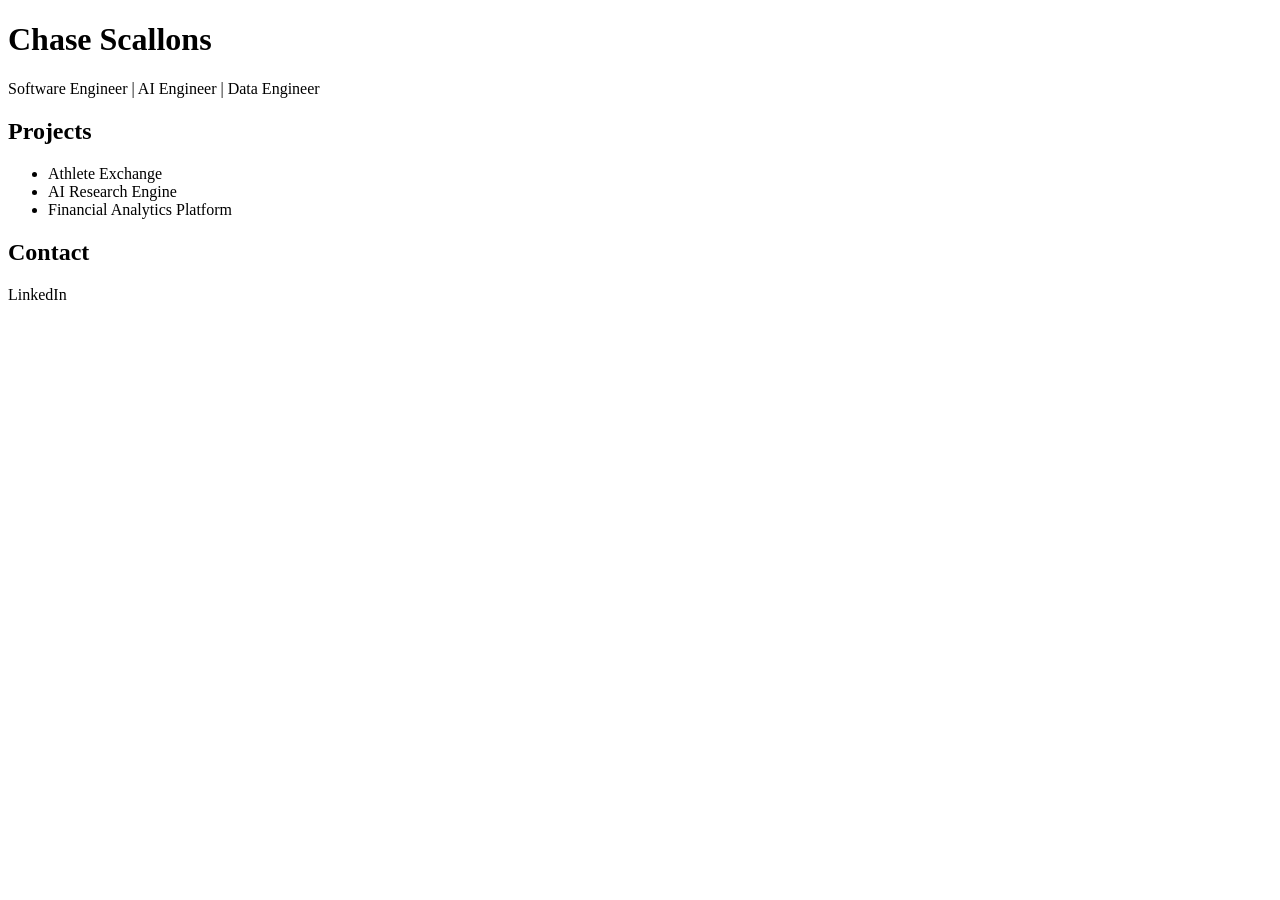
==== index.html @ 3702d964 "Committing index.html" ====
<!DOCTYPE html>
<html>
<head>
    <title>Chase Scallons</title>
</head>
<body>
    <h1>Chase Scallons</h1>
    <p>Software Engineer | AI Engineer | Data Engineer</p>

    <h2>Projects</h2>
    <ul>
        <li>Athlete Exchange</li>
        <li>AI Research Engine</li>
        <li>Financial Analytics Platform</li>
    </ul>

    <h2>Contact</h2>
    <p>LinkedIn</p>
</body>
</html>
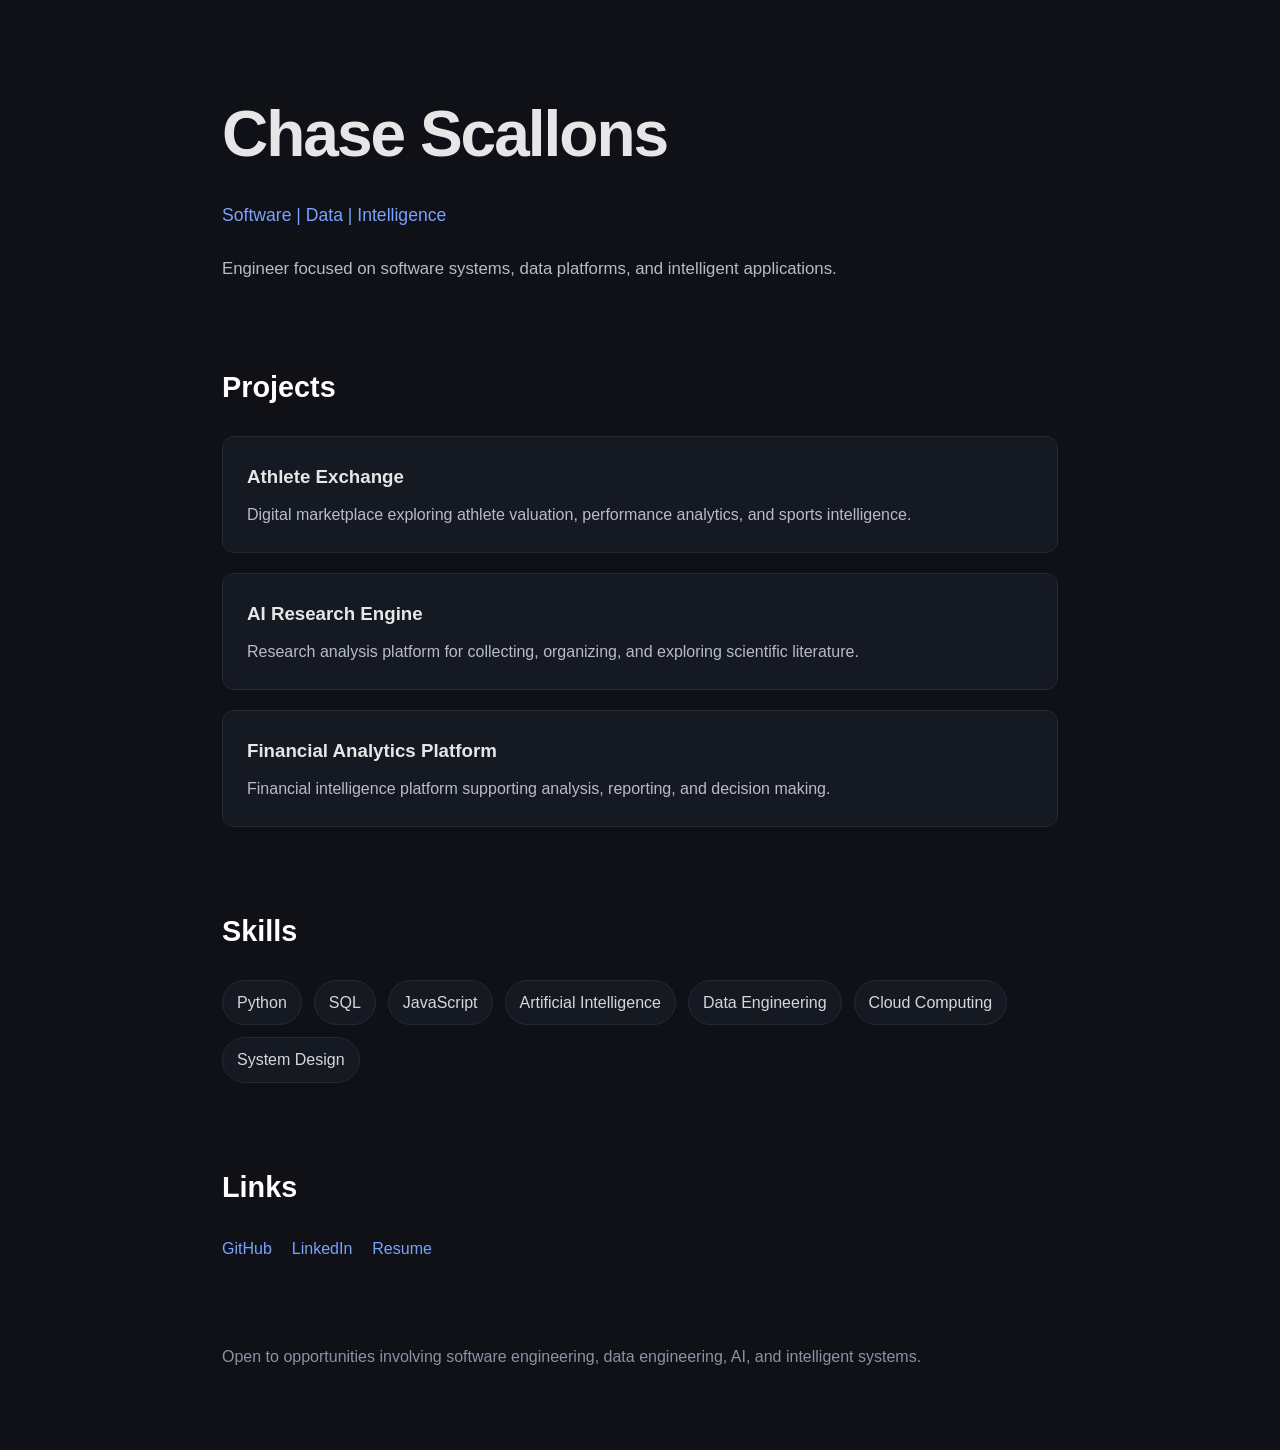
==== commit 5107b10f: "Style Updates" ====
--- a/index.html
+++ b/index.html
@@ -1,20 +1,202 @@
 <!DOCTYPE html>
-<html>
+<html lang="en">
 <head>
+    <meta charset="UTF-8">
+    <meta name="viewport" content="width=device-width, initial-scale=1.0">
     <title>Chase Scallons</title>
+
+    <style>
+
+        * {
+            margin: 0;
+            padding: 0;
+            box-sizing: border-box;
+        }
+
+        body {
+            background-color: #0f1117;
+            color: #e6e6e6;
+            font-family: Inter, Arial, sans-serif;
+            line-height: 1.7;
+        }
+
+        .container {
+            max-width: 900px;
+            margin: auto;
+            padding: 80px 32px;
+        }
+
+        h1 {
+            font-size: 4rem;
+            font-weight: 700;
+            letter-spacing: -2px;
+        }
+
+        .headline {
+            color: #7aa2ff;
+            font-size: 1.1rem;
+            margin-top: 12px;
+            margin-bottom: 24px;
+            font-weight: 500;
+        }
+
+        .intro {
+            color: #b8bcc8;
+            max-width: 700px;
+            font-size: 1.05rem;
+        }
+
+        section {
+            margin-top: 80px;
+        }
+
+        h2 {
+            margin-bottom: 24px;
+            font-size: 1.8rem;
+            color: white;
+        }
+
+        .project {
+            padding: 24px;
+            margin-bottom: 20px;
+            border: 1px solid #242938;
+            border-radius: 12px;
+            background: #151922;
+        }
+
+        .project h3 {
+            margin-bottom: 8px;
+        }
+
+        .project p {
+            color: #b8bcc8;
+        }
+
+        .skills {
+            display: flex;
+            flex-wrap: wrap;
+            gap: 12px;
+        }
+
+        .skill {
+            padding: 8px 14px;
+            background: #151922;
+            border: 1px solid #242938;
+            border-radius: 999px;
+            color: #d4d7de;
+        }
+
+        .links {
+            display: flex;
+            gap: 20px;
+            flex-wrap: wrap;
+        }
+
+        a {
+            color: #7aa2ff;
+            text-decoration: none;
+        }
+
+        a:hover {
+            text-decoration: underline;
+        }
+
+        footer {
+            margin-top: 80px;
+            color: #8c92a4;
+        }
+
+    </style>
 </head>
 <body>
-    <h1>Chase Scallons</h1>
-    <p>Software Engineer | AI Engineer | Data Engineer</p>
-
-    <h2>Projects</h2>
-    <ul>
-        <li>Athlete Exchange</li>
-        <li>AI Research Engine</li>
-        <li>Financial Analytics Platform</li>
-    </ul>
-
-    <h2>Contact</h2>
-    <p>LinkedIn</p>
+
+<div class="container">
+
+    <header>
+
+        <h1>Chase Scallons</h1>
+
+        <p class="headline">
+            Software | Data | Intelligence
+        </p>
+
+        <p class="intro">
+            Engineer focused on software systems,
+            data platforms, and intelligent applications.
+        </p>
+
+    </header>
+
+    <section>
+
+        <h2>Projects</h2>
+
+        <div class="project">
+            <h3>Athlete Exchange</h3>
+            <p>
+                Digital marketplace exploring athlete valuation,
+                performance analytics, and sports intelligence.
+            </p>
+        </div>
+
+        <div class="project">
+            <h3>AI Research Engine</h3>
+            <p>
+                Research analysis platform for collecting,
+                organizing, and exploring scientific literature.
+            </p>
+        </div>
+
+        <div class="project">
+            <h3>Financial Analytics Platform</h3>
+            <p>
+                Financial intelligence platform supporting
+                analysis, reporting, and decision making.
+            </p>
+        </div>
+
+    </section>
+
+    <section>
+
+        <h2>Skills</h2>
+
+        <div class="skills">
+
+            <span class="skill">Python</span>
+            <span class="skill">SQL</span>
+            <span class="skill">JavaScript</span>
+            <span class="skill">Artificial Intelligence</span>
+            <span class="skill">Data Engineering</span>
+            <span class="skill">Cloud Computing</span>
+            <span class="skill">System Design</span>
+
+        </div>
+
+    </section>
+
+    <section>
+
+        <h2>Links</h2>
+
+        <div class="links">
+
+            <a href="#">GitHub</a>
+            <a href="#">LinkedIn</a>
+            <a href="#">Resume</a>
+
+        </div>
+
+    </section>
+
+    <footer>
+
+        Open to opportunities involving software engineering,
+        data engineering, AI, and intelligent systems.
+
+    </footer>
+
+</div>
+
 </body>
 </html>
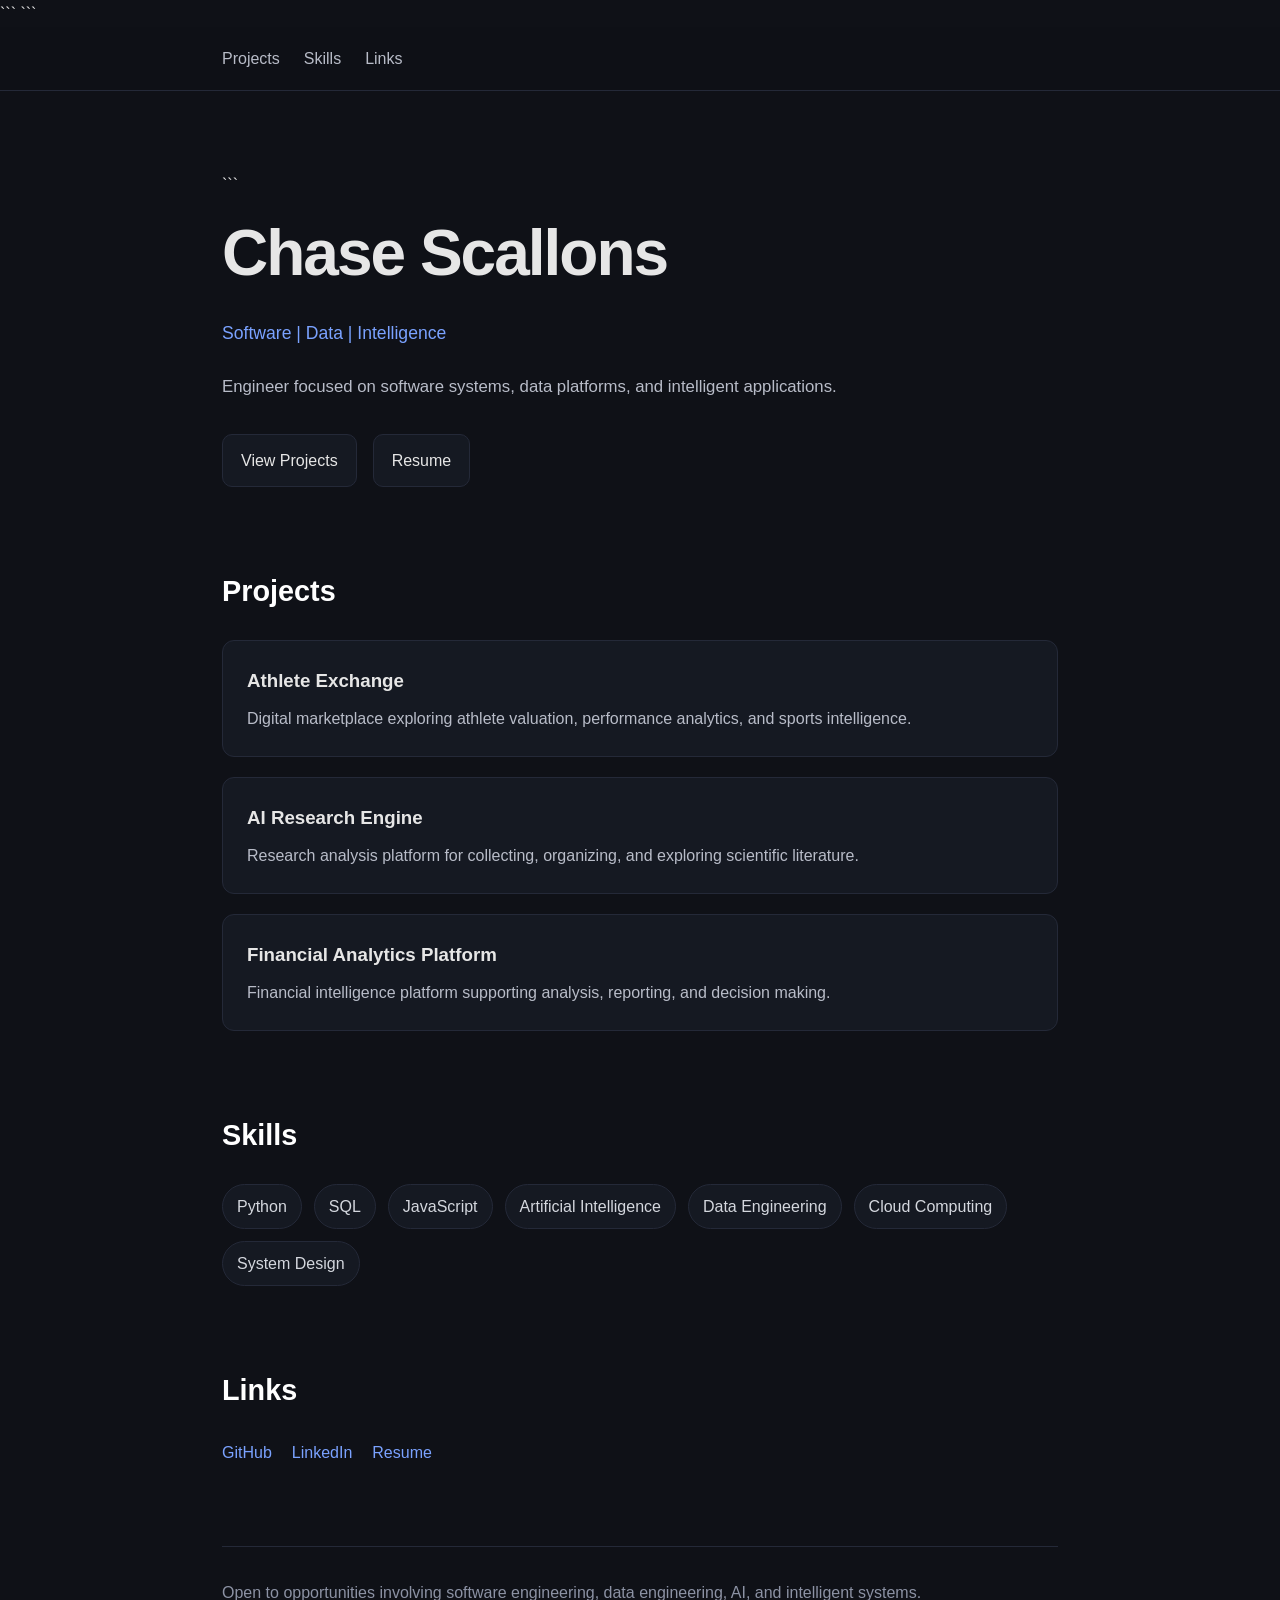
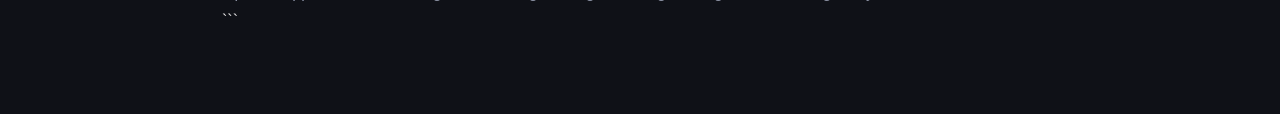
==== commit b4df2c03: "Testing Pages" ====
--- a/index.html
+++ b/index.html
@@ -1,202 +1,305 @@
 <!DOCTYPE html>
+
 <html lang="en">
 <head>
     <meta charset="UTF-8">
     <meta name="viewport" content="width=device-width, initial-scale=1.0">
     <title>Chase Scallons</title>
 
-    <style>
-
-        * {
-            margin: 0;
-            padding: 0;
-            box-sizing: border-box;
+```
+<style>
+
+    * {
+        margin: 0;
+        padding: 0;
+        box-sizing: border-box;
+    }
+
+    html {
+        scroll-behavior: smooth;
+    }
+
+    body {
+        background-color: #0f1117;
+        color: #e6e6e6;
+        font-family: Inter, Arial, sans-serif;
+        line-height: 1.7;
+    }
+
+    .container {
+        max-width: 900px;
+        margin: auto;
+        padding: 80px 32px;
+    }
+
+    nav {
+        position: sticky;
+        top: 0;
+        background-color: rgba(15,17,23,0.95);
+        backdrop-filter: blur(10px);
+        border-bottom: 1px solid #242938;
+        z-index: 100;
+    }
+
+    .nav-container {
+        max-width: 900px;
+        margin: auto;
+        padding: 18px 32px;
+        display: flex;
+        gap: 24px;
+    }
+
+    .nav-container a {
+        color: #b8bcc8;
+        text-decoration: none;
+        transition: color 0.2s ease;
+    }
+
+    .nav-container a:hover {
+        color: #7aa2ff;
+        text-decoration: none;
+    }
+
+    h1 {
+        font-size: 4rem;
+        font-weight: 700;
+        letter-spacing: -2px;
+    }
+
+    .headline {
+        color: #7aa2ff;
+        font-size: 1.1rem;
+        margin-top: 12px;
+        margin-bottom: 24px;
+        font-weight: 500;
+    }
+
+    .intro {
+        color: #b8bcc8;
+        max-width: 700px;
+        font-size: 1.05rem;
+    }
+
+    .hero-actions {
+        display: flex;
+        gap: 16px;
+        flex-wrap: wrap;
+        margin-top: 32px;
+    }
+
+    .button {
+        display: inline-block;
+        padding: 12px 18px;
+        border-radius: 10px;
+        border: 1px solid #242938;
+        background: #151922;
+        color: #e6e6e6;
+        text-decoration: none;
+        transition: all 0.2s ease;
+    }
+
+    .button:hover {
+        border-color: #7aa2ff;
+        color: #7aa2ff;
+        text-decoration: none;
+    }
+
+    section {
+        margin-top: 80px;
+    }
+
+    h2 {
+        margin-bottom: 24px;
+        font-size: 1.8rem;
+        color: white;
+    }
+
+    .project {
+        padding: 24px;
+        margin-bottom: 20px;
+        border: 1px solid #242938;
+        border-radius: 12px;
+        background: #151922;
+    }
+
+    .project h3 {
+        margin-bottom: 8px;
+    }
+
+    .project p {
+        color: #b8bcc8;
+    }
+
+    .skills {
+        display: flex;
+        flex-wrap: wrap;
+        gap: 12px;
+    }
+
+    .skill {
+        padding: 8px 14px;
+        background: #151922;
+        border: 1px solid #242938;
+        border-radius: 999px;
+        color: #d4d7de;
+    }
+
+    .links {
+        display: flex;
+        gap: 20px;
+        flex-wrap: wrap;
+    }
+
+    a {
+        color: #7aa2ff;
+        text-decoration: none;
+    }
+
+    a:hover {
+        text-decoration: underline;
+    }
+
+    footer {
+        margin-top: 80px;
+        color: #8c92a4;
+        border-top: 1px solid #242938;
+        padding-top: 32px;
+    }
+
+    @media (max-width: 768px) {
+
+        h1 {
+            font-size: 2.8rem;
         }
 
-        body {
-            background-color: #0f1117;
-            color: #e6e6e6;
-            font-family: Inter, Arial, sans-serif;
-            line-height: 1.7;
+        .container {
+            padding: 48px 24px;
         }
 
-        .container {
-            max-width: 900px;
-            margin: auto;
-            padding: 80px 32px;
-        }
-
-        h1 {
-            font-size: 4rem;
-            font-weight: 700;
-            letter-spacing: -2px;
-        }
-
-        .headline {
-            color: #7aa2ff;
-            font-size: 1.1rem;
-            margin-top: 12px;
-            margin-bottom: 24px;
-            font-weight: 500;
-        }
-
-        .intro {
-            color: #b8bcc8;
-            max-width: 700px;
-            font-size: 1.05rem;
-        }
-
-        section {
-            margin-top: 80px;
-        }
-
-        h2 {
-            margin-bottom: 24px;
-            font-size: 1.8rem;
-            color: white;
-        }
-
-        .project {
-            padding: 24px;
-            margin-bottom: 20px;
-            border: 1px solid #242938;
-            border-radius: 12px;
-            background: #151922;
-        }
-
-        .project h3 {
-            margin-bottom: 8px;
-        }
-
-        .project p {
-            color: #b8bcc8;
-        }
-
-        .skills {
-            display: flex;
-            flex-wrap: wrap;
-            gap: 12px;
-        }
-
-        .skill {
-            padding: 8px 14px;
-            background: #151922;
-            border: 1px solid #242938;
-            border-radius: 999px;
-            color: #d4d7de;
-        }
-
-        .links {
-            display: flex;
-            gap: 20px;
+        .nav-container {
             flex-wrap: wrap;
         }
 
-        a {
-            color: #7aa2ff;
-            text-decoration: none;
-        }
-
-        a:hover {
-            text-decoration: underline;
-        }
-
-        footer {
-            margin-top: 80px;
-            color: #8c92a4;
-        }
-
-    </style>
+    }
+
+</style>
+```
+
 </head>
 <body>
 
+<nav>
+    <div class="nav-container">
+        <a href="#projects">Projects</a>
+        <a href="#skills">Skills</a>
+        <a href="#links">Links</a>
+    </div>
+</nav>
+
 <div class="container">
 
-    <header>
-
-        <h1>Chase Scallons</h1>
-
-        <p class="headline">
-            Software | Data | Intelligence
+```
+<header>
+
+    <h1>Chase Scallons</h1>
+
+    <p class="headline">
+        Software | Data | Intelligence
+    </p>
+
+    <p class="intro">
+        Engineer focused on software systems,
+        data platforms, and intelligent applications.
+    </p>
+
+    <div class="hero-actions">
+        <a href="#projects" class="button">View Projects</a>
+        <a href="assets/documents/chase_scallons_resume.pdf" class="button">
+            Resume
+        </a>
+    </div>
+
+</header>
+
+<section id="projects">
+
+    <h2>Projects</h2>
+
+    <div class="project">
+        <h3>Athlete Exchange</h3>
+        <p>
+            Digital marketplace exploring athlete valuation,
+            performance analytics, and sports intelligence.
         </p>
-
-        <p class="intro">
-            Engineer focused on software systems,
-            data platforms, and intelligent applications.
+    </div>
+
+    <div class="project">
+        <h3>AI Research Engine</h3>
+        <p>
+            Research analysis platform for collecting,
+            organizing, and exploring scientific literature.
         </p>
-
-    </header>
-
-    <section>
-
-        <h2>Projects</h2>
-
-        <div class="project">
-            <h3>Athlete Exchange</h3>
-            <p>
-                Digital marketplace exploring athlete valuation,
-                performance analytics, and sports intelligence.
-            </p>
-        </div>
-
-        <div class="project">
-            <h3>AI Research Engine</h3>
-            <p>
-                Research analysis platform for collecting,
-                organizing, and exploring scientific literature.
-            </p>
-        </div>
-
-        <div class="project">
-            <h3>Financial Analytics Platform</h3>
-            <p>
-                Financial intelligence platform supporting
-                analysis, reporting, and decision making.
-            </p>
-        </div>
-
-    </section>
-
-    <section>
-
-        <h2>Skills</h2>
-
-        <div class="skills">
-
-            <span class="skill">Python</span>
-            <span class="skill">SQL</span>
-            <span class="skill">JavaScript</span>
-            <span class="skill">Artificial Intelligence</span>
-            <span class="skill">Data Engineering</span>
-            <span class="skill">Cloud Computing</span>
-            <span class="skill">System Design</span>
-
-        </div>
-
-    </section>
-
-    <section>
-
-        <h2>Links</h2>
-
-        <div class="links">
-
-            <a href="#">GitHub</a>
-            <a href="#">LinkedIn</a>
-            <a href="#">Resume</a>
-
-        </div>
-
-    </section>
-
-    <footer>
-
-        Open to opportunities involving software engineering,
-        data engineering, AI, and intelligent systems.
-
-    </footer>
+    </div>
+
+    <div class="project">
+        <h3>Financial Analytics Platform</h3>
+        <p>
+            Financial intelligence platform supporting
+            analysis, reporting, and decision making.
+        </p>
+    </div>
+
+</section>
+
+<section id="skills">
+
+    <h2>Skills</h2>
+
+    <div class="skills">
+
+        <span class="skill">Python</span>
+        <span class="skill">SQL</span>
+        <span class="skill">JavaScript</span>
+        <span class="skill">Artificial Intelligence</span>
+        <span class="skill">Data Engineering</span>
+        <span class="skill">Cloud Computing</span>
+        <span class="skill">System Design</span>
+
+    </div>
+
+</section>
+
+<section id="links">
+
+    <h2>Links</h2>
+
+    <div class="links">
+
+        <a href="https://github.com/chaseScallons" target="_blank">
+            GitHub
+        </a>
+
+        <a href="https://www.linkedin.com/in/chasecscallons" target="_blank">
+            LinkedIn
+        </a>
+
+        <a href="assets/documents/chase_scallons_resume.pdf">
+            Resume
+        </a>
+
+    </div>
+
+</section>
+
+<footer>
+
+    Open to opportunities involving software engineering,
+    data engineering, AI, and intelligent systems.
+
+</footer>
+```
 
 </div>
 
 </body>
-</html>+</html>
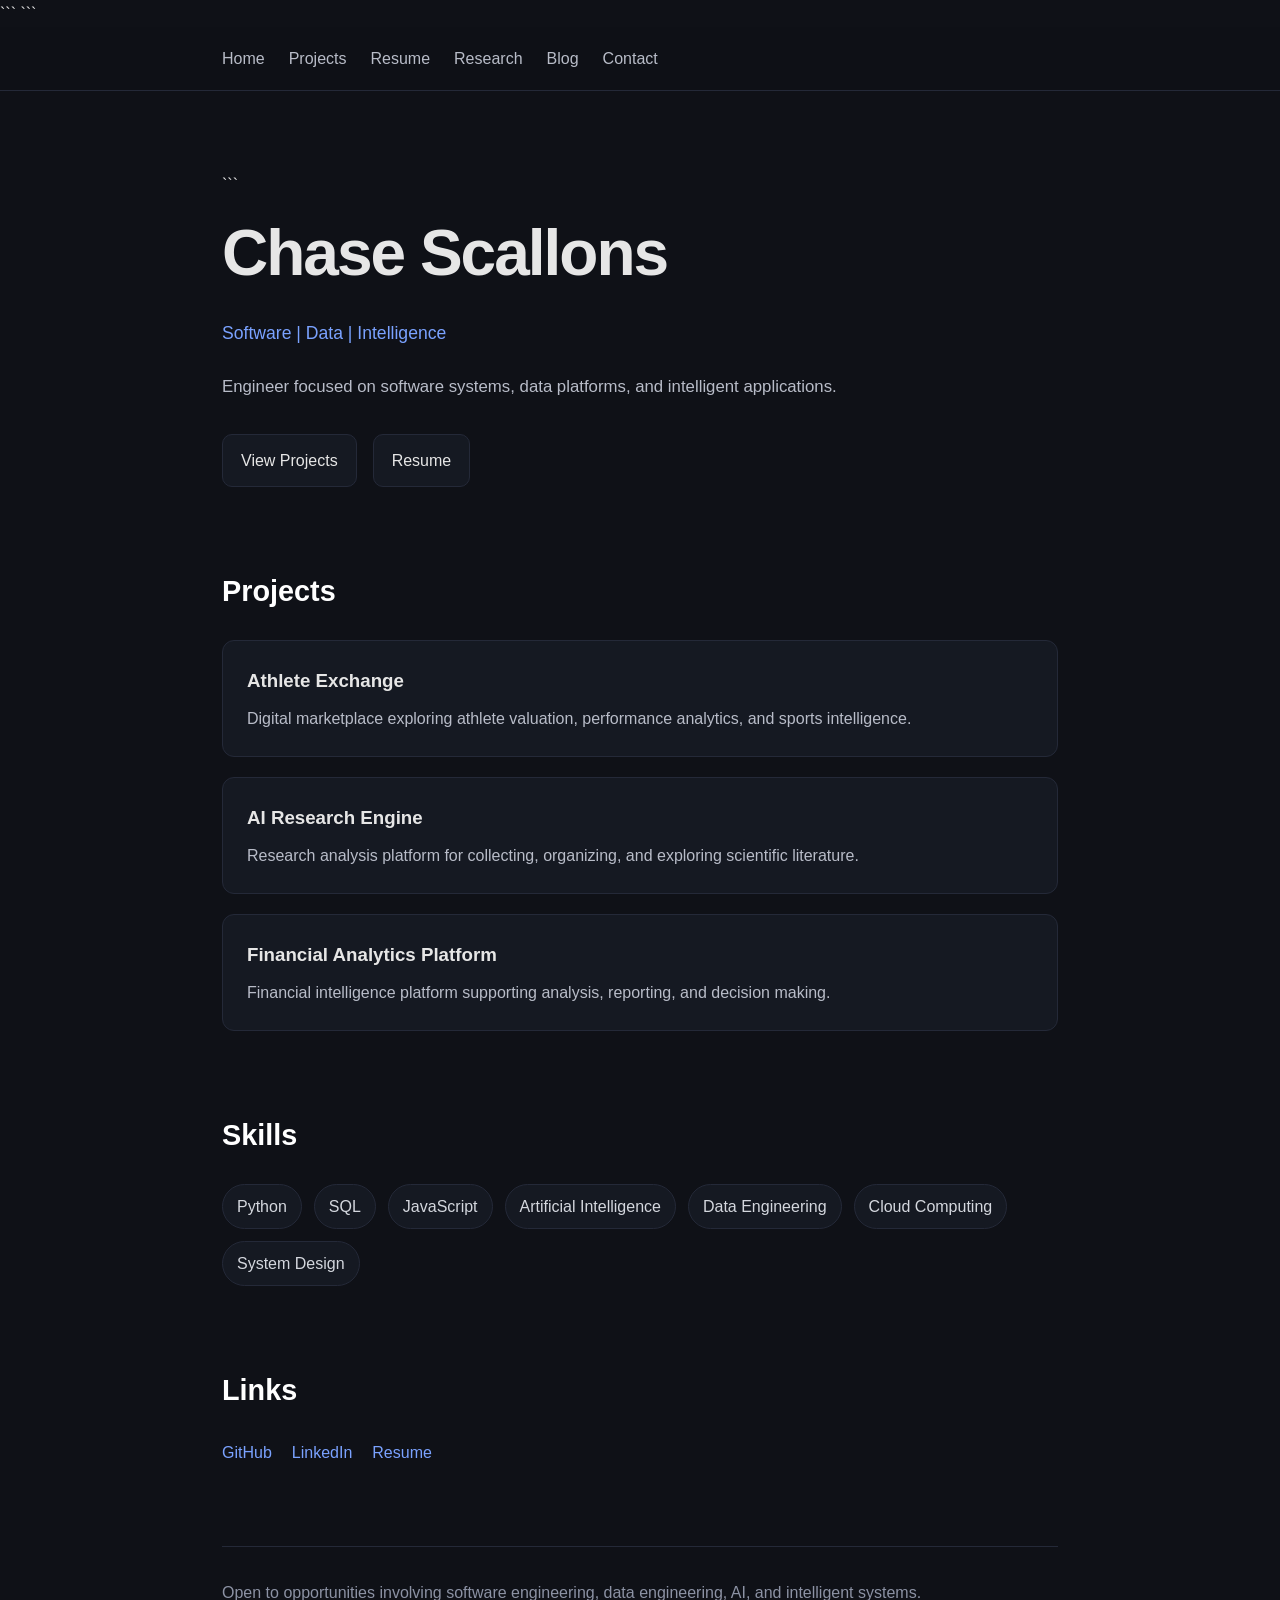
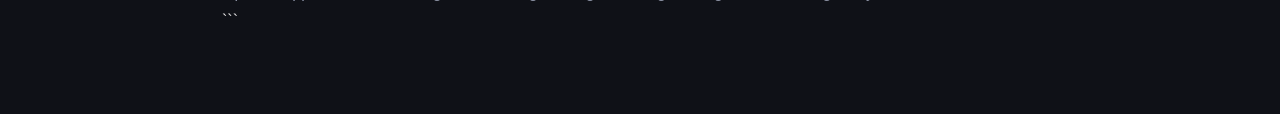
==== commit 841547e2: "Nav Commit" ====
--- a/index.html
+++ b/index.html
@@ -190,9 +190,12 @@
 
 <nav>
     <div class="nav-container">
-        <a href="#projects">Projects</a>
-        <a href="#skills">Skills</a>
-        <a href="#links">Links</a>
+        <a href="index.html">Home</a>
+        <a href="projects.html">Projects</a>
+        <a href="resume.html">Resume</a>
+        <a href="research.html">Research</a>
+        <a href="blog.html">Blog</a>
+        <a href="contact.html">Contact</a>
     </div>
 </nav>
 
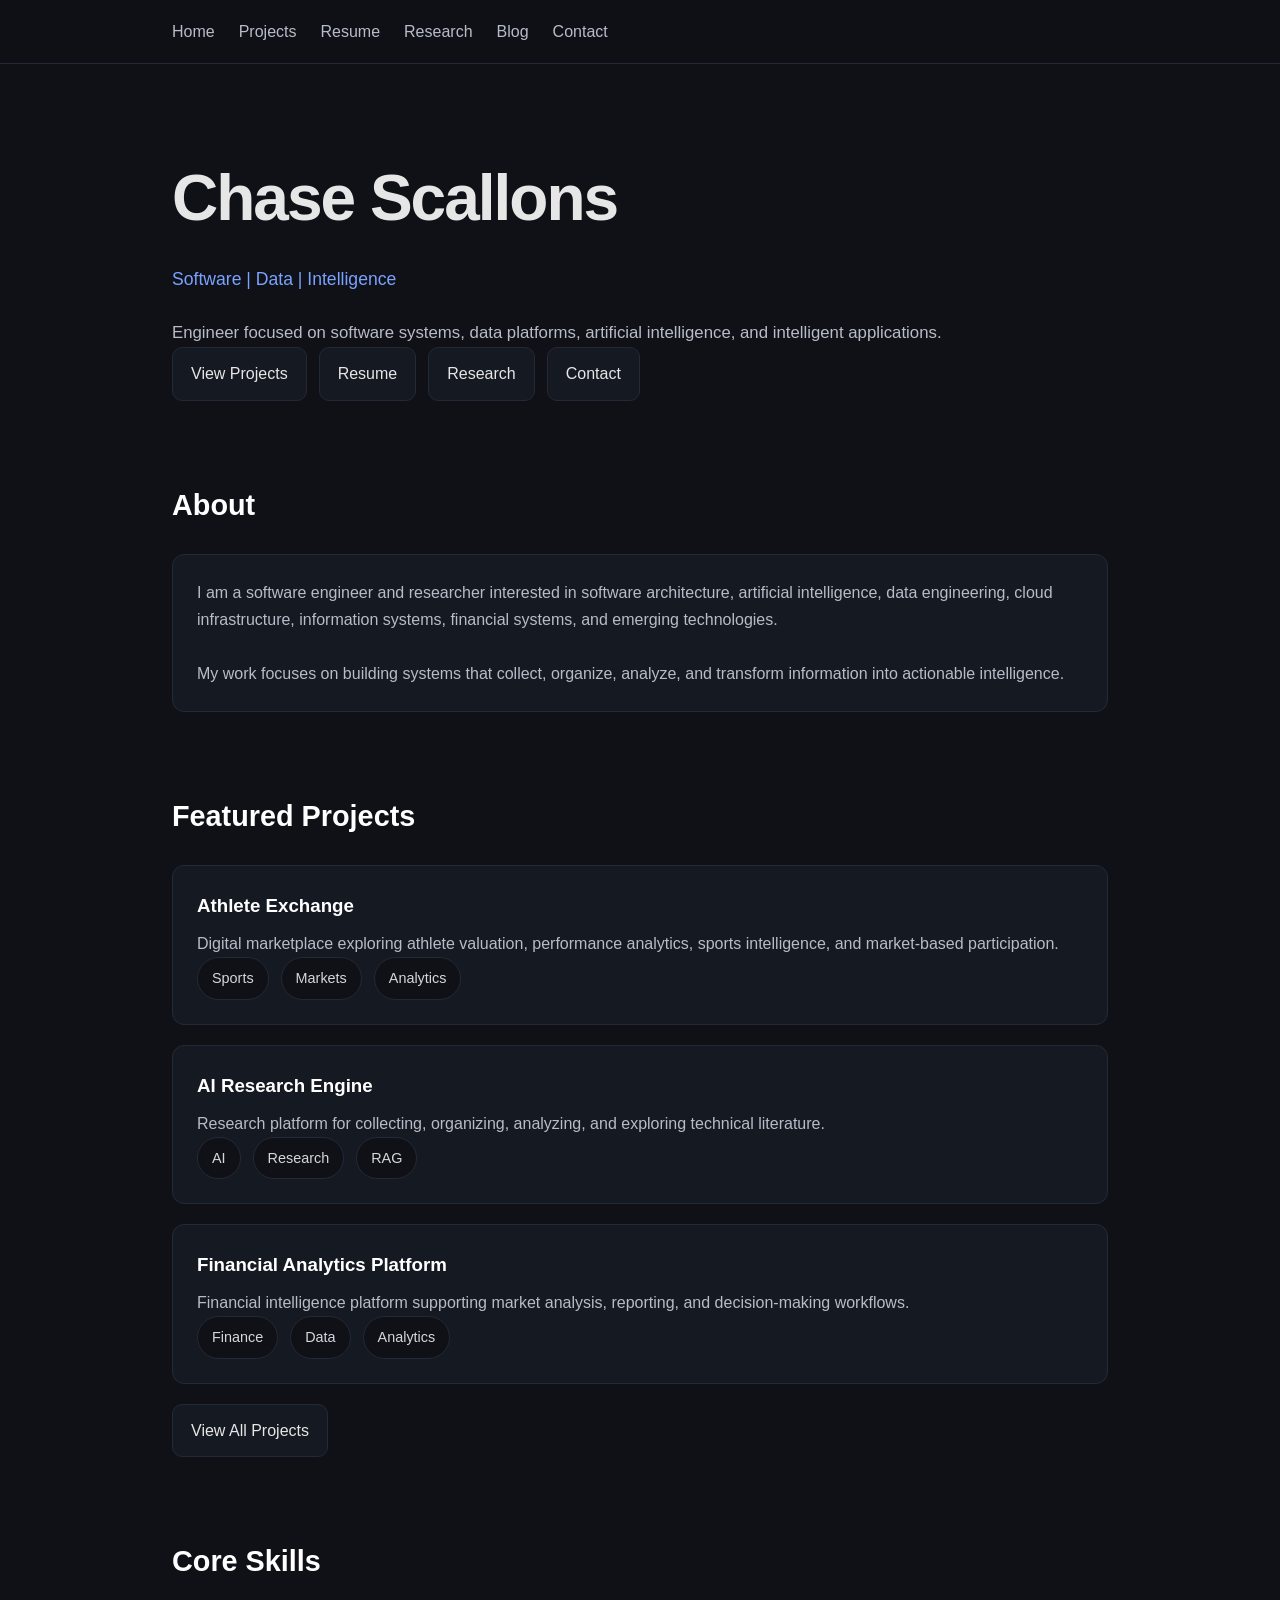
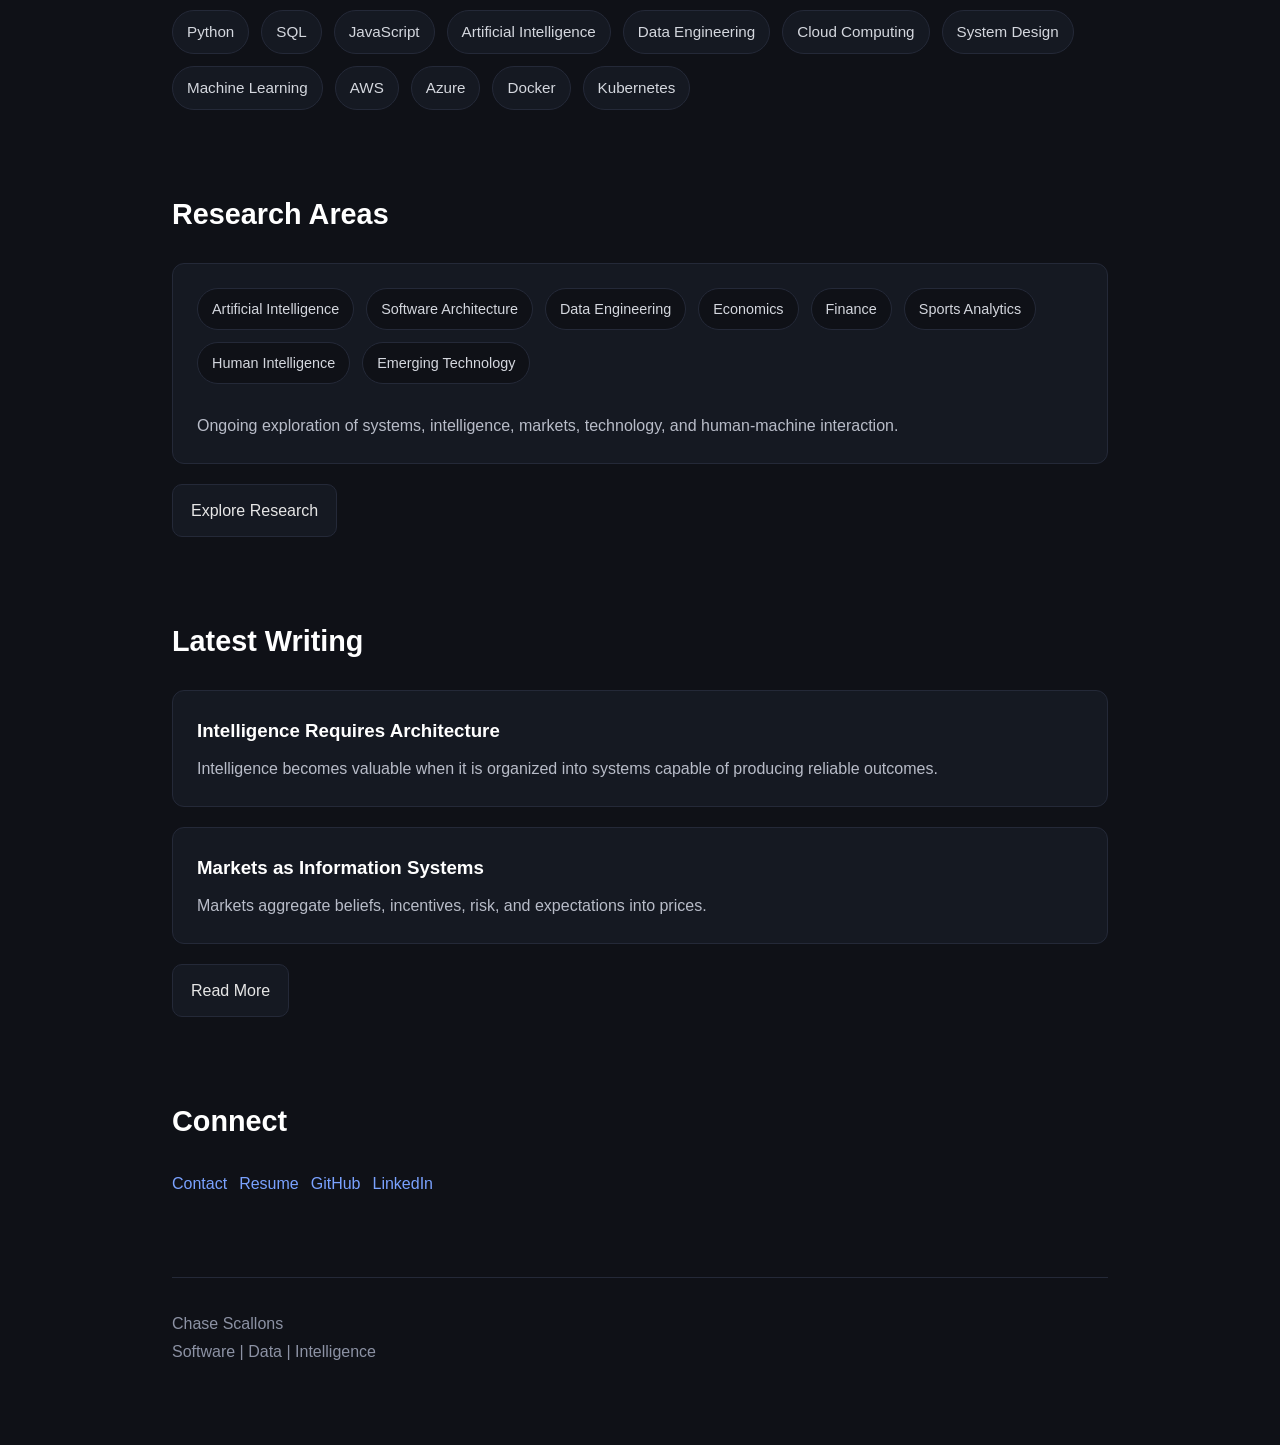
==== commit 09c21681: "Commit rebuild" ====
--- a/index.html
+++ b/index.html
@@ -1,308 +1,305 @@
 <!DOCTYPE html>
-
 <html lang="en">
 <head>
     <meta charset="UTF-8">
     <meta name="viewport" content="width=device-width, initial-scale=1.0">
     <title>Chase Scallons</title>
 
-```
-<style>
-
-    * {
-        margin: 0;
-        padding: 0;
-        box-sizing: border-box;
-    }
-
-    html {
-        scroll-behavior: smooth;
-    }
-
-    body {
-        background-color: #0f1117;
-        color: #e6e6e6;
-        font-family: Inter, Arial, sans-serif;
-        line-height: 1.7;
-    }
-
-    .container {
-        max-width: 900px;
-        margin: auto;
-        padding: 80px 32px;
-    }
-
-    nav {
-        position: sticky;
-        top: 0;
-        background-color: rgba(15,17,23,0.95);
-        backdrop-filter: blur(10px);
-        border-bottom: 1px solid #242938;
-        z-index: 100;
-    }
-
-    .nav-container {
-        max-width: 900px;
-        margin: auto;
-        padding: 18px 32px;
-        display: flex;
-        gap: 24px;
-    }
-
-    .nav-container a {
-        color: #b8bcc8;
-        text-decoration: none;
-        transition: color 0.2s ease;
-    }
-
-    .nav-container a:hover {
-        color: #7aa2ff;
-        text-decoration: none;
-    }
-
-    h1 {
-        font-size: 4rem;
-        font-weight: 700;
-        letter-spacing: -2px;
-    }
-
-    .headline {
-        color: #7aa2ff;
-        font-size: 1.1rem;
-        margin-top: 12px;
-        margin-bottom: 24px;
-        font-weight: 500;
-    }
-
-    .intro {
-        color: #b8bcc8;
-        max-width: 700px;
-        font-size: 1.05rem;
-    }
-
-    .hero-actions {
-        display: flex;
-        gap: 16px;
-        flex-wrap: wrap;
-        margin-top: 32px;
-    }
-
-    .button {
-        display: inline-block;
-        padding: 12px 18px;
-        border-radius: 10px;
-        border: 1px solid #242938;
-        background: #151922;
-        color: #e6e6e6;
-        text-decoration: none;
-        transition: all 0.2s ease;
-    }
-
-    .button:hover {
-        border-color: #7aa2ff;
-        color: #7aa2ff;
-        text-decoration: none;
-    }
-
-    section {
-        margin-top: 80px;
-    }
-
-    h2 {
-        margin-bottom: 24px;
-        font-size: 1.8rem;
-        color: white;
-    }
-
-    .project {
-        padding: 24px;
-        margin-bottom: 20px;
-        border: 1px solid #242938;
-        border-radius: 12px;
-        background: #151922;
-    }
-
-    .project h3 {
-        margin-bottom: 8px;
-    }
-
-    .project p {
-        color: #b8bcc8;
-    }
-
-    .skills {
-        display: flex;
-        flex-wrap: wrap;
-        gap: 12px;
-    }
-
-    .skill {
-        padding: 8px 14px;
-        background: #151922;
-        border: 1px solid #242938;
-        border-radius: 999px;
-        color: #d4d7de;
-    }
-
-    .links {
-        display: flex;
-        gap: 20px;
-        flex-wrap: wrap;
-    }
-
-    a {
-        color: #7aa2ff;
-        text-decoration: none;
-    }
-
-    a:hover {
-        text-decoration: underline;
-    }
-
-    footer {
-        margin-top: 80px;
-        color: #8c92a4;
-        border-top: 1px solid #242938;
-        padding-top: 32px;
-    }
-
-    @media (max-width: 768px) {
-
-        h1 {
-            font-size: 2.8rem;
-        }
-
-        .container {
-            padding: 48px 24px;
-        }
-
-        .nav-container {
-            flex-wrap: wrap;
-        }
-
-    }
-
-</style>
-```
-
+    <meta name="description" content="Software Engineer focused on software systems, data platforms, artificial intelligence, and intelligent applications.">
+
+    <link rel="stylesheet" href="assets/css/style.css">
 </head>
 <body>
 
 <nav>
     <div class="nav-container">
+
         <a href="index.html">Home</a>
         <a href="projects.html">Projects</a>
         <a href="resume.html">Resume</a>
         <a href="research.html">Research</a>
         <a href="blog.html">Blog</a>
         <a href="contact.html">Contact</a>
+
     </div>
 </nav>
 
 <div class="container">
 
-```
-<header>
-
-    <h1>Chase Scallons</h1>
-
-    <p class="headline">
-        Software | Data | Intelligence
-    </p>
-
-    <p class="intro">
-        Engineer focused on software systems,
-        data platforms, and intelligent applications.
-    </p>
-
-    <div class="hero-actions">
-        <a href="#projects" class="button">View Projects</a>
-        <a href="assets/documents/chase_scallons_resume.pdf" class="button">
-            Resume
-        </a>
-    </div>
-
-</header>
-
-<section id="projects">
-
-    <h2>Projects</h2>
-
-    <div class="project">
-        <h3>Athlete Exchange</h3>
+    <header>
+
+        <h1>Chase Scallons</h1>
+
+        <p class="headline">
+            Software | Data | Intelligence
+        </p>
+
+        <p class="intro">
+            Engineer focused on software systems,
+            data platforms, artificial intelligence,
+            and intelligent applications.
+        </p>
+
+        <div class="hero-actions">
+
+            <a href="projects.html" class="button">
+                View Projects
+            </a>
+
+            <a href="resume.html" class="button">
+                Resume
+            </a>
+
+            <a href="research.html" class="button">
+                Research
+            </a>
+
+            <a href="contact.html" class="button">
+                Contact
+            </a>
+
+        </div>
+
+    </header>
+
+    <section>
+
+        <h2>About</h2>
+
+        <div class="card">
+
+            <p>
+                I am a software engineer and researcher interested in
+                software architecture, artificial intelligence,
+                data engineering, cloud infrastructure,
+                information systems, financial systems,
+                and emerging technologies.
+            </p>
+
+            <br>
+
+            <p>
+                My work focuses on building systems that collect,
+                organize, analyze, and transform information into
+                actionable intelligence.
+            </p>
+
+        </div>
+
+    </section>
+
+    <section>
+
+        <h2>Featured Projects</h2>
+
+        <div class="project">
+
+            <h3>Athlete Exchange</h3>
+
+            <p>
+                Digital marketplace exploring athlete valuation,
+                performance analytics,
+                sports intelligence,
+                and market-based participation.
+            </p>
+
+            <div class="tags">
+                <span class="tag">Sports</span>
+                <span class="tag">Markets</span>
+                <span class="tag">Analytics</span>
+            </div>
+
+        </div>
+
+        <div class="project">
+
+            <h3>AI Research Engine</h3>
+
+            <p>
+                Research platform for collecting,
+                organizing,
+                analyzing,
+                and exploring technical literature.
+            </p>
+
+            <div class="tags">
+                <span class="tag">AI</span>
+                <span class="tag">Research</span>
+                <span class="tag">RAG</span>
+            </div>
+
+        </div>
+
+        <div class="project">
+
+            <h3>Financial Analytics Platform</h3>
+
+            <p>
+                Financial intelligence platform supporting
+                market analysis,
+                reporting,
+                and decision-making workflows.
+            </p>
+
+            <div class="tags">
+                <span class="tag">Finance</span>
+                <span class="tag">Data</span>
+                <span class="tag">Analytics</span>
+            </div>
+
+        </div>
+
+        <div class="hero-actions">
+
+            <a href="projects.html" class="button">
+                View All Projects
+            </a>
+
+        </div>
+
+    </section>
+
+    <section>
+
+        <h2>Core Skills</h2>
+
+        <div class="skills">
+
+            <span class="skill">Python</span>
+            <span class="skill">SQL</span>
+            <span class="skill">JavaScript</span>
+            <span class="skill">Artificial Intelligence</span>
+            <span class="skill">Data Engineering</span>
+            <span class="skill">Cloud Computing</span>
+            <span class="skill">System Design</span>
+            <span class="skill">Machine Learning</span>
+            <span class="skill">AWS</span>
+            <span class="skill">Azure</span>
+            <span class="skill">Docker</span>
+            <span class="skill">Kubernetes</span>
+
+        </div>
+
+    </section>
+
+    <section>
+
+        <h2>Research Areas</h2>
+
+        <div class="card">
+
+            <div class="tags">
+
+                <span class="tag">Artificial Intelligence</span>
+                <span class="tag">Software Architecture</span>
+                <span class="tag">Data Engineering</span>
+                <span class="tag">Economics</span>
+                <span class="tag">Finance</span>
+                <span class="tag">Sports Analytics</span>
+                <span class="tag">Human Intelligence</span>
+                <span class="tag">Emerging Technology</span>
+
+            </div>
+
+            <br>
+
+            <p>
+                Ongoing exploration of systems,
+                intelligence,
+                markets,
+                technology,
+                and human-machine interaction.
+            </p>
+
+        </div>
+
+        <div class="hero-actions">
+
+            <a href="research.html" class="button">
+                Explore Research
+            </a>
+
+        </div>
+
+    </section>
+
+    <section>
+
+        <h2>Latest Writing</h2>
+
+        <div class="post">
+
+            <h3>Intelligence Requires Architecture</h3>
+
+            <p>
+                Intelligence becomes valuable when it is organized
+                into systems capable of producing reliable outcomes.
+            </p>
+
+        </div>
+
+        <div class="post">
+
+            <h3>Markets as Information Systems</h3>
+
+            <p>
+                Markets aggregate beliefs,
+                incentives,
+                risk,
+                and expectations into prices.
+            </p>
+
+        </div>
+
+        <div class="hero-actions">
+
+            <a href="blog.html" class="button">
+                Read More
+            </a>
+
+        </div>
+
+    </section>
+
+    <section>
+
+        <h2>Connect</h2>
+
+        <div class="links">
+
+            <a href="contact.html">
+                Contact
+            </a>
+
+            <a href="resume.html">
+                Resume
+            </a>
+
+            <a href="https://github.com/chaseScallons" target="_blank">
+                GitHub
+            </a>
+
+            <a href="https://www.linkedin.com/in/chasecscallons" target="_blank">
+                LinkedIn
+            </a>
+
+        </div>
+
+    </section>
+
+    <footer>
+
         <p>
-            Digital marketplace exploring athlete valuation,
-            performance analytics, and sports intelligence.
+            Chase Scallons
         </p>
-    </div>
-
-    <div class="project">
-        <h3>AI Research Engine</h3>
+
         <p>
-            Research analysis platform for collecting,
-            organizing, and exploring scientific literature.
+            Software | Data | Intelligence
         </p>
-    </div>
-
-    <div class="project">
-        <h3>Financial Analytics Platform</h3>
-        <p>
-            Financial intelligence platform supporting
-            analysis, reporting, and decision making.
-        </p>
-    </div>
-
-</section>
-
-<section id="skills">
-
-    <h2>Skills</h2>
-
-    <div class="skills">
-
-        <span class="skill">Python</span>
-        <span class="skill">SQL</span>
-        <span class="skill">JavaScript</span>
-        <span class="skill">Artificial Intelligence</span>
-        <span class="skill">Data Engineering</span>
-        <span class="skill">Cloud Computing</span>
-        <span class="skill">System Design</span>
-
-    </div>
-
-</section>
-
-<section id="links">
-
-    <h2>Links</h2>
-
-    <div class="links">
-
-        <a href="https://github.com/chaseScallons" target="_blank">
-            GitHub
-        </a>
-
-        <a href="https://www.linkedin.com/in/chasecscallons" target="_blank">
-            LinkedIn
-        </a>
-
-        <a href="assets/documents/chase_scallons_resume.pdf">
-            Resume
-        </a>
-
-    </div>
-
-</section>
-
-<footer>
-
-    Open to opportunities involving software engineering,
-    data engineering, AI, and intelligent systems.
-
-</footer>
-```
+
+    </footer>
 
 </div>
 
 </body>
-</html>
+</html>
--- a/assets/css/style.css
+++ b/assets/css/style.css
@@ -0,0 +1,213 @@
+* {
+    margin: 0;
+    padding: 0;
+    box-sizing: border-box;
+}
+
+html {
+    scroll-behavior: smooth;
+}
+
+body {
+    background-color: #0f1117;
+    color: #e6e6e6;
+    font-family: Inter, Arial, sans-serif;
+    line-height: 1.7;
+}
+
+nav {
+    position: sticky;
+    top: 0;
+    background-color: rgba(15, 17, 23, 0.95);
+    backdrop-filter: blur(10px);
+    border-bottom: 1px solid #242938;
+    z-index: 100;
+}
+
+.nav-container {
+    max-width: 1000px;
+    margin: auto;
+    padding: 18px 32px;
+    display: flex;
+    gap: 24px;
+    flex-wrap: wrap;
+}
+
+.nav-container a {
+    color: #b8bcc8;
+    text-decoration: none;
+    transition: color 0.2s ease;
+}
+
+.nav-container a:hover {
+    color: #7aa2ff;
+    text-decoration: none;
+}
+
+.container {
+    max-width: 1000px;
+    margin: auto;
+    padding: 80px 32px;
+}
+
+h1 {
+    font-size: 4rem;
+    font-weight: 700;
+    letter-spacing: -2px;
+}
+
+h2 {
+    font-size: 1.8rem;
+    margin-bottom: 24px;
+    color: white;
+}
+
+h3 {
+    margin-bottom: 8px;
+    color: white;
+}
+
+.headline {
+    color: #7aa2ff;
+    font-size: 1.1rem;
+    margin-top: 12px;
+    margin-bottom: 24px;
+    font-weight: 500;
+}
+
+.intro {
+    color: #b8bcc8;
+    max-width: 800px;
+    font-size: 1.05rem;
+}
+
+section {
+    margin-top: 80px;
+}
+
+.card,
+.project,
+.post,
+.research-card {
+    background: #151922;
+    border: 1px solid #242938;
+    border-radius: 12px;
+    padding: 24px;
+    margin-bottom: 20px;
+}
+
+.card p,
+.project p,
+.post p,
+.research-card p {
+    color: #b8bcc8;
+}
+
+.meta,
+.status,
+.date {
+    color: #8c92a4;
+    font-size: 0.95rem;
+    margin-top: 12px;
+}
+
+.skills,
+.tags,
+.links,
+.hero-actions,
+.resume-actions {
+    display: flex;
+    flex-wrap: wrap;
+    gap: 12px;
+}
+
+.skill,
+.tag {
+    padding: 8px 14px;
+    background: #151922;
+    border: 1px solid #242938;
+    border-radius: 999px;
+    color: #d4d7de;
+    font-size: 0.95rem;
+}
+
+.tag {
+    background: #0f1117;
+    font-size: 0.9rem;
+}
+
+.button {
+    display: inline-block;
+    padding: 12px 18px;
+    border-radius: 10px;
+    border: 1px solid #242938;
+    background: #151922;
+    color: #e6e6e6;
+    text-decoration: none;
+    transition: all 0.2s ease;
+}
+
+.button:hover {
+    border-color: #7aa2ff;
+    color: #7aa2ff;
+    text-decoration: none;
+}
+
+a {
+    color: #7aa2ff;
+    text-decoration: none;
+}
+
+a:hover {
+    text-decoration: underline;
+}
+
+ul {
+    margin-left: 20px;
+    color: #b8bcc8;
+}
+
+li {
+    margin-bottom: 10px;
+}
+
+footer {
+    margin-top: 80px;
+    border-top: 1px solid #242938;
+    padding-top: 32px;
+    color: #8c92a4;
+}
+
+.contact-grid {
+    display: grid;
+    gap: 20px;
+}
+
+.contact-link {
+    color: #7aa2ff;
+    text-decoration: none;
+    word-break: break-word;
+}
+
+.contact-link:hover {
+    text-decoration: underline;
+}
+
+.availability {
+    color: #d4d7de;
+}
+
+@media (max-width: 768px) {
+    h1 {
+        font-size: 2.8rem;
+    }
+
+    .container {
+        padding: 48px 24px;
+    }
+
+    .nav-container {
+        padding: 16px 24px;
+        gap: 16px;
+    }
+}
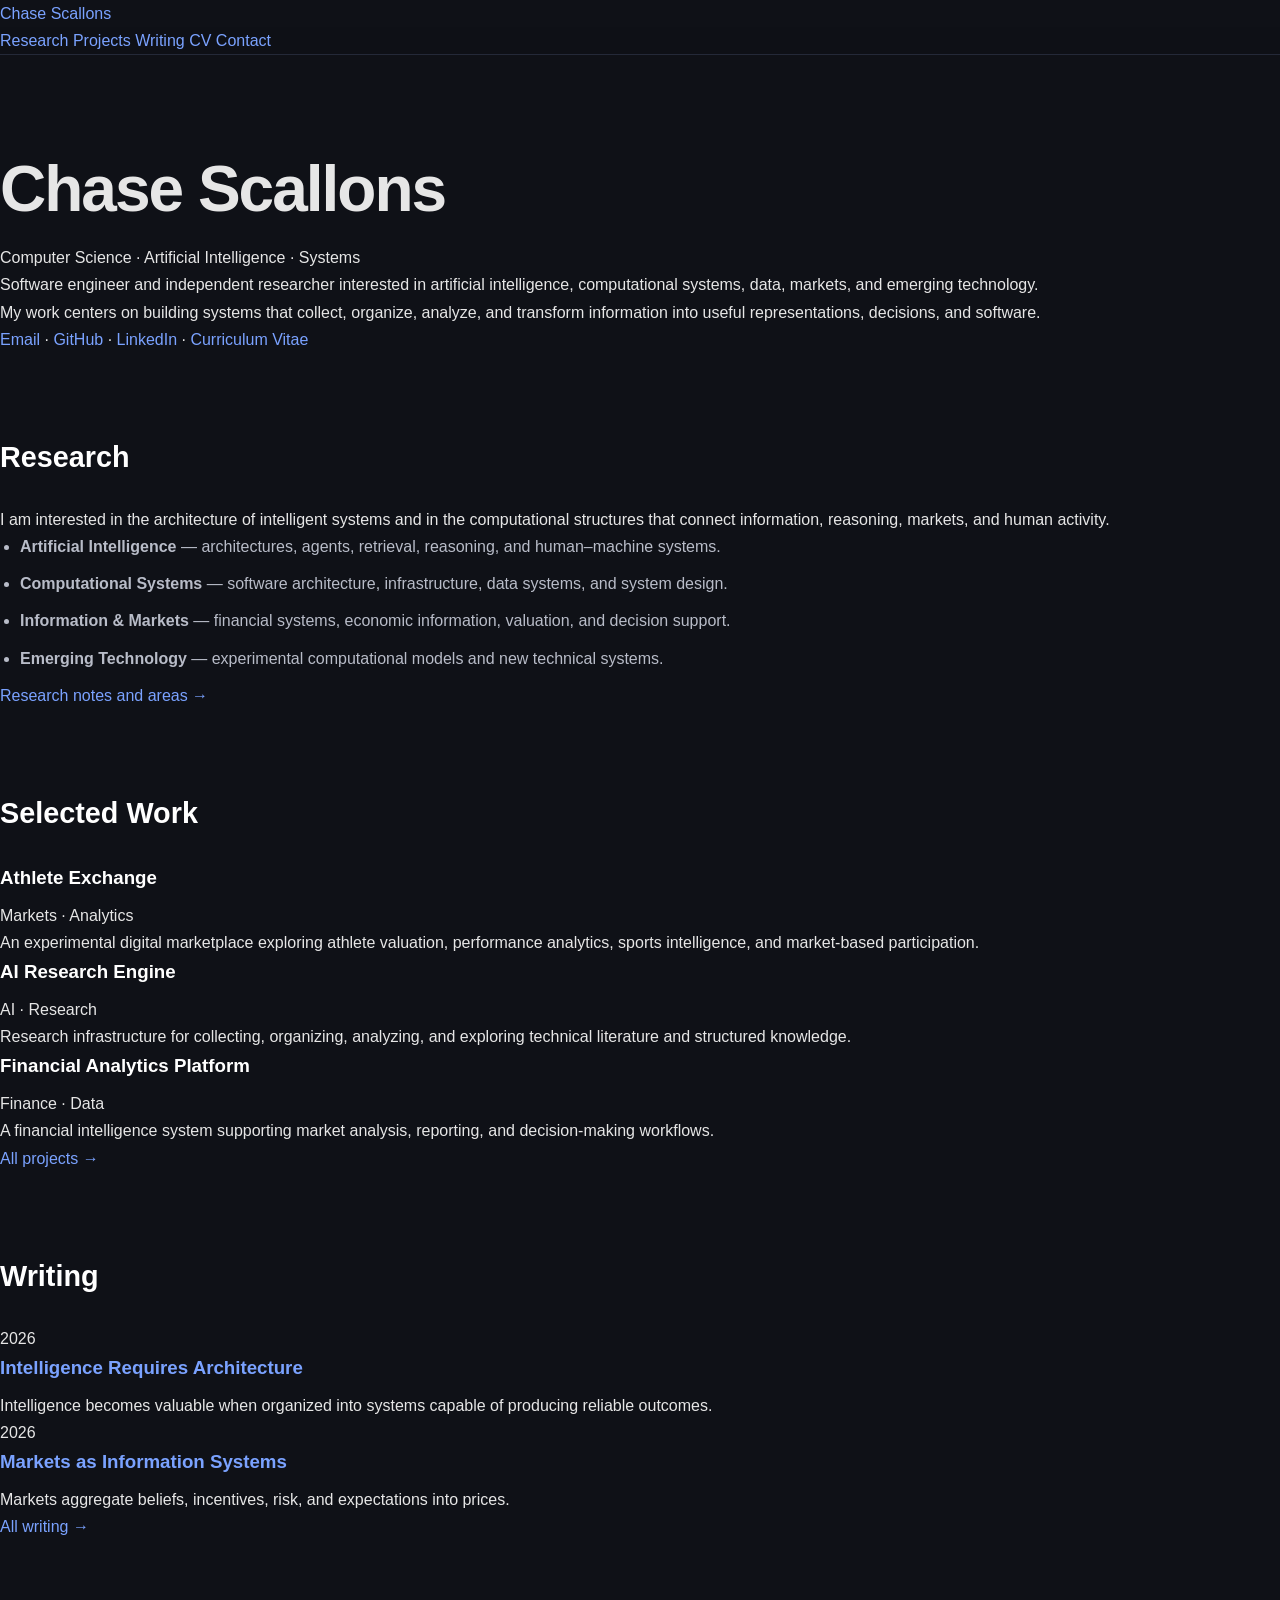
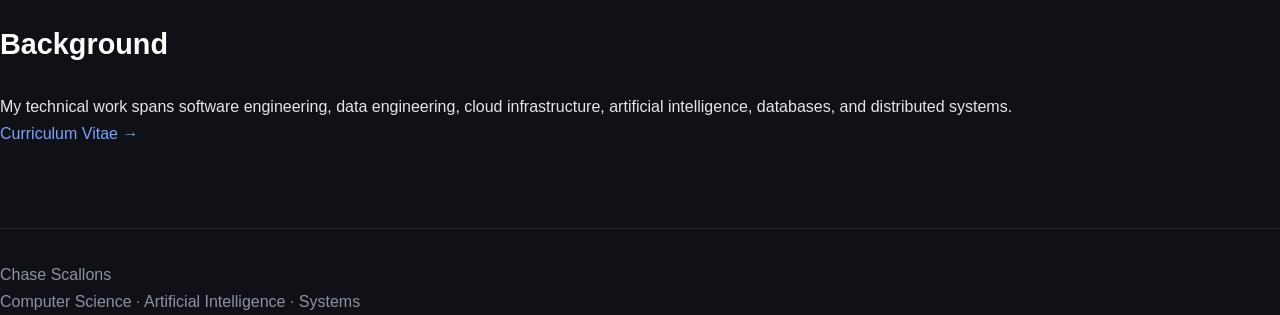
==== commit f21575bf: "Add files via upload" ====
--- a/index.html
+++ b/index.html
@@ -1,305 +1,137 @@
 <!DOCTYPE html>
 <html lang="en">
 <head>
-    <meta charset="UTF-8">
-    <meta name="viewport" content="width=device-width, initial-scale=1.0">
-    <title>Chase Scallons</title>
-
-    <meta name="description" content="Software Engineer focused on software systems, data platforms, artificial intelligence, and intelligent applications.">
-
-    <link rel="stylesheet" href="assets/css/style.css">
+  <meta charset="UTF-8">
+  <meta name="viewport" content="width=device-width, initial-scale=1.0">
+  <title>Chase Scallons</title>
+  <meta name="description" content="Chase Scallons — computer science, artificial intelligence, systems, research, and software.">
+  <link rel="stylesheet" href="assets/css/style.css">
 </head>
 <body>
+  <header class="site-header">
+    <div class="wrap nav-wrap">
+      <a class="site-name" href="index.html">Chase Scallons</a>
+      <nav aria-label="Primary navigation">
+        <a href="research.html">Research</a>
+        <a href="projects.html">Projects</a>
+        <a href="blog.html">Writing</a>
+        <a href="resume.html">CV</a>
+        <a href="contact.html">Contact</a>
+      </nav>
+    </div>
+  </header>
 
-<nav>
-    <div class="nav-container">
-
-        <a href="index.html">Home</a>
-        <a href="projects.html">Projects</a>
-        <a href="resume.html">Resume</a>
-        <a href="research.html">Research</a>
-        <a href="blog.html">Blog</a>
-        <a href="contact.html">Contact</a>
-
-    </div>
-</nav>
-
-<div class="container">
-
-    <header>
-
-        <h1>Chase Scallons</h1>
-
-        <p class="headline">
-            Software | Data | Intelligence
-        </p>
-
-        <p class="intro">
-            Engineer focused on software systems,
-            data platforms, artificial intelligence,
-            and intelligent applications.
-        </p>
-
-        <div class="hero-actions">
-
-            <a href="projects.html" class="button">
-                View Projects
-            </a>
-
-            <a href="resume.html" class="button">
-                Resume
-            </a>
-
-            <a href="research.html" class="button">
-                Research
-            </a>
-
-            <a href="contact.html" class="button">
-                Contact
-            </a>
-
-        </div>
-
-    </header>
-
-    <section>
-
-        <h2>About</h2>
-
-        <div class="card">
-
-            <p>
-                I am a software engineer and researcher interested in
-                software architecture, artificial intelligence,
-                data engineering, cloud infrastructure,
-                information systems, financial systems,
-                and emerging technologies.
-            </p>
-
-            <br>
-
-            <p>
-                My work focuses on building systems that collect,
-                organize, analyze, and transform information into
-                actionable intelligence.
-            </p>
-
-        </div>
-
+  <main class="wrap">
+    <section class="intro-block">
+      <h1>Chase Scallons</h1>
+      <p class="descriptor">Computer Science · Artificial Intelligence · Systems</p>
+      <p class="lede">
+        Software engineer and independent researcher interested in artificial intelligence,
+        computational systems, data, markets, and emerging technology.
+      </p>
+      <p>
+        My work centers on building systems that collect, organize, analyze, and transform
+        information into useful representations, decisions, and software.
+      </p>
+      <p class="inline-links">
+        <a href="mailto:">Email</a>
+        <span>·</span>
+        <a href="https://github.com/chaseScallons">GitHub</a>
+        <span>·</span>
+        <a href="https://www.linkedin.com/in/chasecscallons">LinkedIn</a>
+        <span>·</span>
+        <a href="resume.html">Curriculum Vitae</a>
+      </p>
     </section>
 
     <section>
-
-        <h2>Featured Projects</h2>
-
-        <div class="project">
-
-            <h3>Athlete Exchange</h3>
-
-            <p>
-                Digital marketplace exploring athlete valuation,
-                performance analytics,
-                sports intelligence,
-                and market-based participation.
-            </p>
-
-            <div class="tags">
-                <span class="tag">Sports</span>
-                <span class="tag">Markets</span>
-                <span class="tag">Analytics</span>
-            </div>
-
-        </div>
-
-        <div class="project">
-
-            <h3>AI Research Engine</h3>
-
-            <p>
-                Research platform for collecting,
-                organizing,
-                analyzing,
-                and exploring technical literature.
-            </p>
-
-            <div class="tags">
-                <span class="tag">AI</span>
-                <span class="tag">Research</span>
-                <span class="tag">RAG</span>
-            </div>
-
-        </div>
-
-        <div class="project">
-
-            <h3>Financial Analytics Platform</h3>
-
-            <p>
-                Financial intelligence platform supporting
-                market analysis,
-                reporting,
-                and decision-making workflows.
-            </p>
-
-            <div class="tags">
-                <span class="tag">Finance</span>
-                <span class="tag">Data</span>
-                <span class="tag">Analytics</span>
-            </div>
-
-        </div>
-
-        <div class="hero-actions">
-
-            <a href="projects.html" class="button">
-                View All Projects
-            </a>
-
-        </div>
-
+      <h2>Research</h2>
+      <p>
+        I am interested in the architecture of intelligent systems and in the computational
+        structures that connect information, reasoning, markets, and human activity.
+      </p>
+      <ul class="plain-list">
+        <li><strong>Artificial Intelligence</strong> — architectures, agents, retrieval, reasoning, and human–machine systems.</li>
+        <li><strong>Computational Systems</strong> — software architecture, infrastructure, data systems, and system design.</li>
+        <li><strong>Information &amp; Markets</strong> — financial systems, economic information, valuation, and decision support.</li>
+        <li><strong>Emerging Technology</strong> — experimental computational models and new technical systems.</li>
+      </ul>
+      <p class="section-link"><a href="research.html">Research notes and areas →</a></p>
     </section>
 
     <section>
+      <h2>Selected Work</h2>
 
-        <h2>Core Skills</h2>
+      <article class="entry">
+        <div class="entry-heading">
+          <h3>Athlete Exchange</h3>
+          <span>Markets · Analytics</span>
+        </div>
+        <p>
+          An experimental digital marketplace exploring athlete valuation, performance
+          analytics, sports intelligence, and market-based participation.
+        </p>
+      </article>
 
-        <div class="skills">
+      <article class="entry">
+        <div class="entry-heading">
+          <h3>AI Research Engine</h3>
+          <span>AI · Research</span>
+        </div>
+        <p>
+          Research infrastructure for collecting, organizing, analyzing, and exploring
+          technical literature and structured knowledge.
+        </p>
+      </article>
 
-            <span class="skill">Python</span>
-            <span class="skill">SQL</span>
-            <span class="skill">JavaScript</span>
-            <span class="skill">Artificial Intelligence</span>
-            <span class="skill">Data Engineering</span>
-            <span class="skill">Cloud Computing</span>
-            <span class="skill">System Design</span>
-            <span class="skill">Machine Learning</span>
-            <span class="skill">AWS</span>
-            <span class="skill">Azure</span>
-            <span class="skill">Docker</span>
-            <span class="skill">Kubernetes</span>
+      <article class="entry">
+        <div class="entry-heading">
+          <h3>Financial Analytics Platform</h3>
+          <span>Finance · Data</span>
+        </div>
+        <p>
+          A financial intelligence system supporting market analysis, reporting, and
+          decision-making workflows.
+        </p>
+      </article>
 
-        </div>
-
+      <p class="section-link"><a href="projects.html">All projects →</a></p>
     </section>
 
     <section>
-
-        <h2>Research Areas</h2>
-
-        <div class="card">
-
-            <div class="tags">
-
-                <span class="tag">Artificial Intelligence</span>
-                <span class="tag">Software Architecture</span>
-                <span class="tag">Data Engineering</span>
-                <span class="tag">Economics</span>
-                <span class="tag">Finance</span>
-                <span class="tag">Sports Analytics</span>
-                <span class="tag">Human Intelligence</span>
-                <span class="tag">Emerging Technology</span>
-
-            </div>
-
-            <br>
-
-            <p>
-                Ongoing exploration of systems,
-                intelligence,
-                markets,
-                technology,
-                and human-machine interaction.
-            </p>
-
-        </div>
-
-        <div class="hero-actions">
-
-            <a href="research.html" class="button">
-                Explore Research
-            </a>
-
-        </div>
-
+      <h2>Writing</h2>
+      <div class="writing-list">
+        <article>
+          <time datetime="2026">2026</time>
+          <div>
+            <h3><a href="blog.html">Intelligence Requires Architecture</a></h3>
+            <p>Intelligence becomes valuable when organized into systems capable of producing reliable outcomes.</p>
+          </div>
+        </article>
+        <article>
+          <time datetime="2026">2026</time>
+          <div>
+            <h3><a href="blog.html">Markets as Information Systems</a></h3>
+            <p>Markets aggregate beliefs, incentives, risk, and expectations into prices.</p>
+          </div>
+        </article>
+      </div>
+      <p class="section-link"><a href="blog.html">All writing →</a></p>
     </section>
 
     <section>
+      <h2>Background</h2>
+      <p>
+        My technical work spans software engineering, data engineering, cloud infrastructure,
+        artificial intelligence, databases, and distributed systems.
+      </p>
+      <p class="section-link"><a href="resume.html">Curriculum Vitae →</a></p>
+    </section>
+  </main>
 
-        <h2>Latest Writing</h2>
-
-        <div class="post">
-
-            <h3>Intelligence Requires Architecture</h3>
-
-            <p>
-                Intelligence becomes valuable when it is organized
-                into systems capable of producing reliable outcomes.
-            </p>
-
-        </div>
-
-        <div class="post">
-
-            <h3>Markets as Information Systems</h3>
-
-            <p>
-                Markets aggregate beliefs,
-                incentives,
-                risk,
-                and expectations into prices.
-            </p>
-
-        </div>
-
-        <div class="hero-actions">
-
-            <a href="blog.html" class="button">
-                Read More
-            </a>
-
-        </div>
-
-    </section>
-
-    <section>
-
-        <h2>Connect</h2>
-
-        <div class="links">
-
-            <a href="contact.html">
-                Contact
-            </a>
-
-            <a href="resume.html">
-                Resume
-            </a>
-
-            <a href="https://github.com/chaseScallons" target="_blank">
-                GitHub
-            </a>
-
-            <a href="https://www.linkedin.com/in/chasecscallons" target="_blank">
-                LinkedIn
-            </a>
-
-        </div>
-
-    </section>
-
-    <footer>
-
-        <p>
-            Chase Scallons
-        </p>
-
-        <p>
-            Software | Data | Intelligence
-        </p>
-
-    </footer>
-
-</div>
-
+  <footer class="wrap">
+    <p>Chase Scallons</p>
+    <p class="muted">Computer Science · Artificial Intelligence · Systems</p>
+  </footer>
 </body>
-</html>+</html>
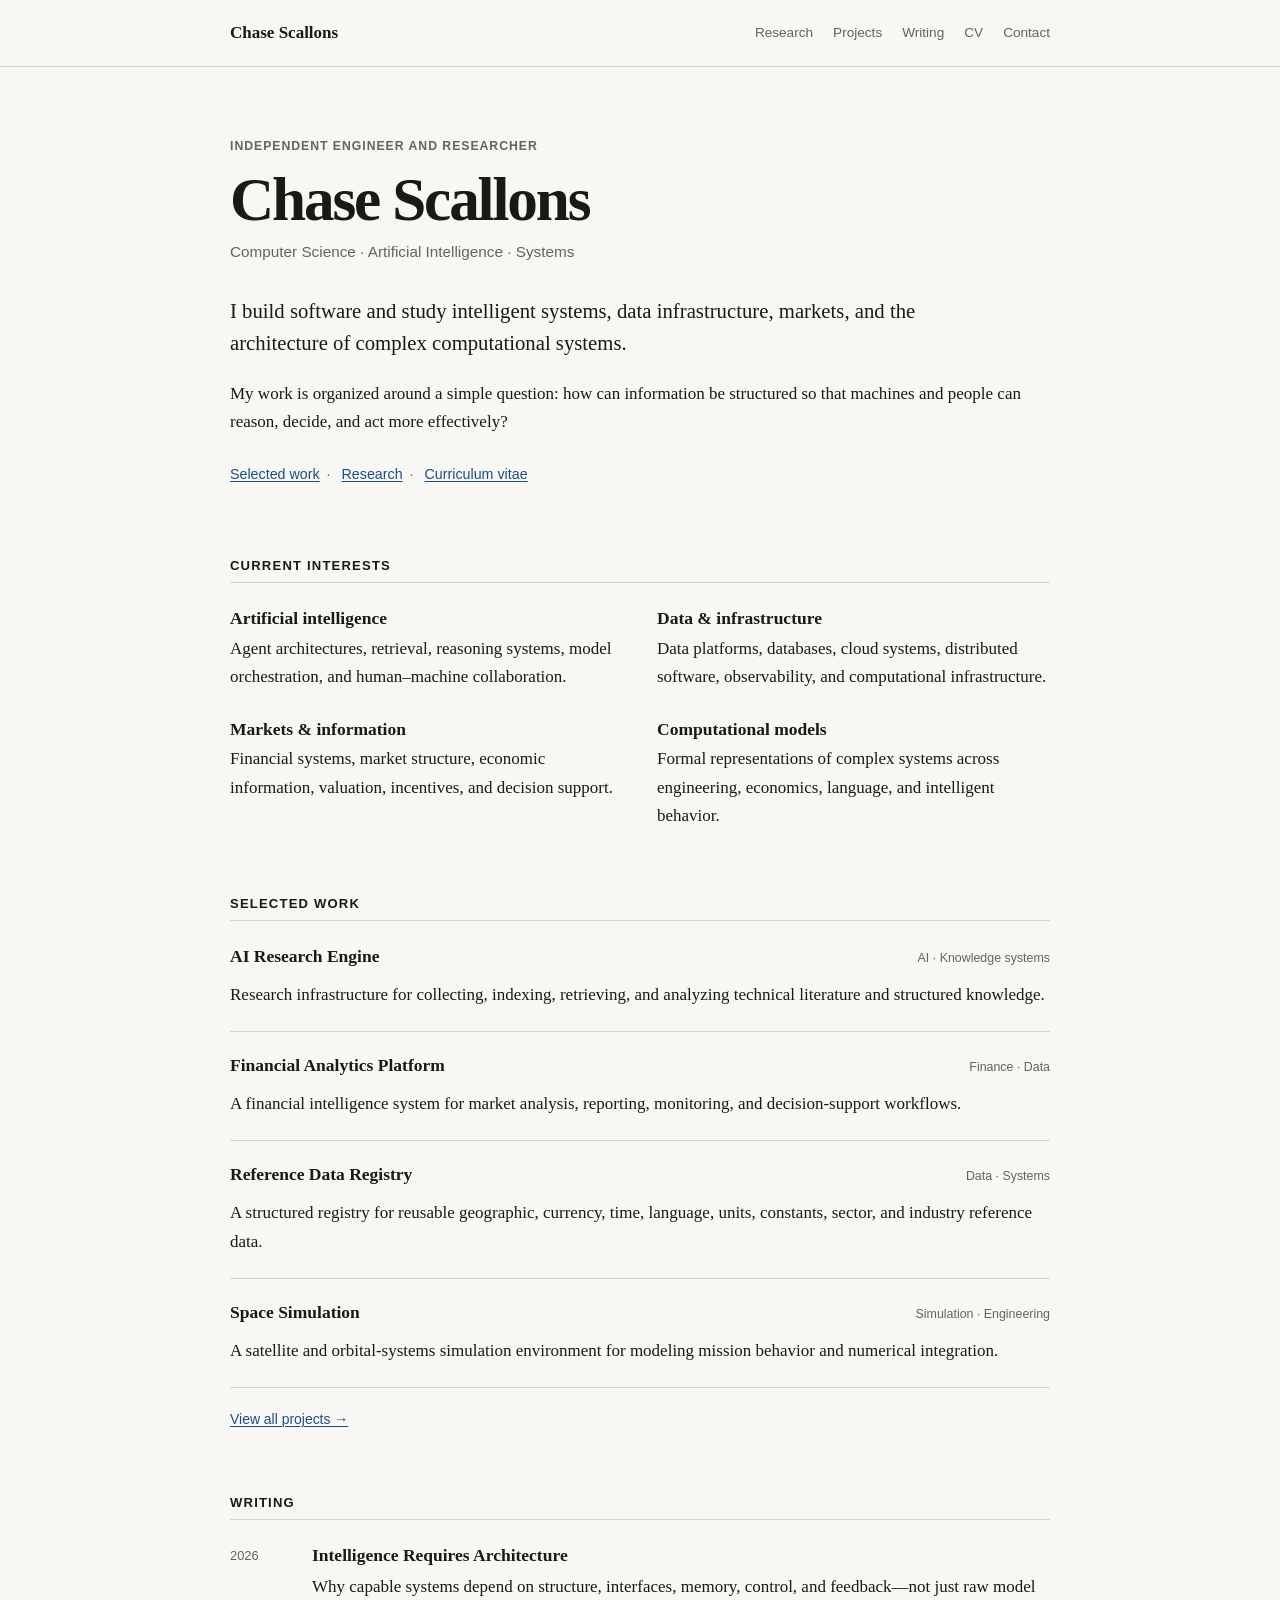
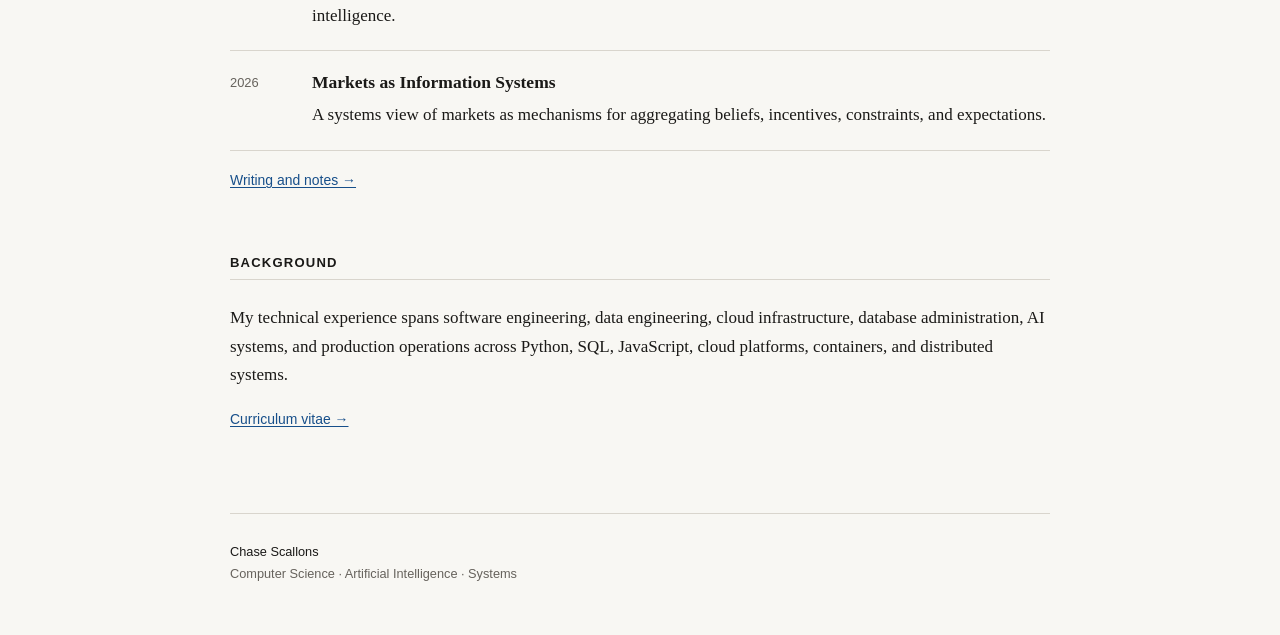
==== commit 45954bfa: "Rebuild personal website" ====
--- a/index.html
+++ b/index.html
@@ -3,135 +3,134 @@
 <head>
   <meta charset="UTF-8">
   <meta name="viewport" content="width=device-width, initial-scale=1.0">
-  <title>Chase Scallons</title>
+  <title>Home — Chase Scallons</title>
   <meta name="description" content="Chase Scallons — computer science, artificial intelligence, systems, research, and software.">
   <link rel="stylesheet" href="assets/css/style.css">
 </head>
 <body>
-  <header class="site-header">
-    <div class="wrap nav-wrap">
-      <a class="site-name" href="index.html">Chase Scallons</a>
-      <nav aria-label="Primary navigation">
-        <a href="research.html">Research</a>
-        <a href="projects.html">Projects</a>
-        <a href="blog.html">Writing</a>
-        <a href="resume.html">CV</a>
-        <a href="contact.html">Contact</a>
-      </nav>
+<header class="site-header">
+  <div class="wrap nav-wrap">
+    <a class="site-name" href="index.html">Chase Scallons</a>
+    <nav aria-label="Primary navigation">
+      <a href="research.html">Research</a>
+      <a href="projects.html">Projects</a>
+      <a href="writing.html">Writing</a>
+      <a href="cv.html">CV</a>
+      <a href="contact.html">Contact</a>
+    </nav>
+  </div>
+</header>
+<main class="wrap">
+
+<section class="intro-block">
+  <p class="eyebrow">Independent engineer and researcher</p>
+  <h1>Chase Scallons</h1>
+  <p class="descriptor">Computer Science · Artificial Intelligence · Systems</p>
+  <p class="lede">
+    I build software and study intelligent systems, data infrastructure, markets,
+    and the architecture of complex computational systems.
+  </p>
+  <p>
+    My work is organized around a simple question: how can information be structured
+    so that machines and people can reason, decide, and act more effectively?
+  </p>
+  <p class="inline-links">
+    <a href="projects.html">Selected work</a><span>·</span>
+    <a href="research.html">Research</a><span>·</span>
+    <a href="cv.html">Curriculum vitae</a>
+  </p>
+</section>
+
+<section>
+  <h2>Current interests</h2>
+  <div class="topic-grid">
+    <article>
+      <h3>Artificial intelligence</h3>
+      <p>Agent architectures, retrieval, reasoning systems, model orchestration, and human–machine collaboration.</p>
+    </article>
+    <article>
+      <h3>Data &amp; infrastructure</h3>
+      <p>Data platforms, databases, cloud systems, distributed software, observability, and computational infrastructure.</p>
+    </article>
+    <article>
+      <h3>Markets &amp; information</h3>
+      <p>Financial systems, market structure, economic information, valuation, incentives, and decision support.</p>
+    </article>
+    <article>
+      <h3>Computational models</h3>
+      <p>Formal representations of complex systems across engineering, economics, language, and intelligent behavior.</p>
+    </article>
+  </div>
+</section>
+
+<section>
+  <h2>Selected work</h2>
+  <article class="entry">
+    <div class="entry-heading">
+      <h3>AI Research Engine</h3>
+      <span>AI · Knowledge systems</span>
     </div>
-  </header>
+    <p>Research infrastructure for collecting, indexing, retrieving, and analyzing technical literature and structured knowledge.</p>
+  </article>
+  <article class="entry">
+    <div class="entry-heading">
+      <h3>Financial Analytics Platform</h3>
+      <span>Finance · Data</span>
+    </div>
+    <p>A financial intelligence system for market analysis, reporting, monitoring, and decision-support workflows.</p>
+  </article>
+  <article class="entry">
+    <div class="entry-heading">
+      <h3>Reference Data Registry</h3>
+      <span>Data · Systems</span>
+    </div>
+    <p>A structured registry for reusable geographic, currency, time, language, units, constants, sector, and industry reference data.</p>
+  </article>
+  <article class="entry">
+    <div class="entry-heading">
+      <h3>Space Simulation</h3>
+      <span>Simulation · Engineering</span>
+    </div>
+    <p>A satellite and orbital-systems simulation environment for modeling mission behavior and numerical integration.</p>
+  </article>
+  <p class="section-link"><a href="projects.html">View all projects →</a></p>
+</section>
 
-  <main class="wrap">
-    <section class="intro-block">
-      <h1>Chase Scallons</h1>
-      <p class="descriptor">Computer Science · Artificial Intelligence · Systems</p>
-      <p class="lede">
-        Software engineer and independent researcher interested in artificial intelligence,
-        computational systems, data, markets, and emerging technology.
-      </p>
-      <p>
-        My work centers on building systems that collect, organize, analyze, and transform
-        information into useful representations, decisions, and software.
-      </p>
-      <p class="inline-links">
-        <a href="mailto:">Email</a>
-        <span>·</span>
-        <a href="https://github.com/chaseScallons">GitHub</a>
-        <span>·</span>
-        <a href="https://www.linkedin.com/in/chasecscallons">LinkedIn</a>
-        <span>·</span>
-        <a href="resume.html">Curriculum Vitae</a>
-      </p>
-    </section>
+<section>
+  <h2>Writing</h2>
+  <div class="writing-list">
+    <article>
+      <time datetime="2026">2026</time>
+      <div>
+        <h3><a href="writing.html">Intelligence Requires Architecture</a></h3>
+        <p>Why capable systems depend on structure, interfaces, memory, control, and feedback—not just raw model intelligence.</p>
+      </div>
+    </article>
+    <article>
+      <time datetime="2026">2026</time>
+      <div>
+        <h3><a href="writing.html">Markets as Information Systems</a></h3>
+        <p>A systems view of markets as mechanisms for aggregating beliefs, incentives, constraints, and expectations.</p>
+      </div>
+    </article>
+  </div>
+  <p class="section-link"><a href="writing.html">Writing and notes →</a></p>
+</section>
 
-    <section>
-      <h2>Research</h2>
-      <p>
-        I am interested in the architecture of intelligent systems and in the computational
-        structures that connect information, reasoning, markets, and human activity.
-      </p>
-      <ul class="plain-list">
-        <li><strong>Artificial Intelligence</strong> — architectures, agents, retrieval, reasoning, and human–machine systems.</li>
-        <li><strong>Computational Systems</strong> — software architecture, infrastructure, data systems, and system design.</li>
-        <li><strong>Information &amp; Markets</strong> — financial systems, economic information, valuation, and decision support.</li>
-        <li><strong>Emerging Technology</strong> — experimental computational models and new technical systems.</li>
-      </ul>
-      <p class="section-link"><a href="research.html">Research notes and areas →</a></p>
-    </section>
+<section>
+  <h2>Background</h2>
+  <p>
+    My technical experience spans software engineering, data engineering, cloud infrastructure,
+    database administration, AI systems, and production operations across Python, SQL, JavaScript,
+    cloud platforms, containers, and distributed systems.
+  </p>
+  <p class="section-link"><a href="cv.html">Curriculum vitae →</a></p>
+</section>
 
-    <section>
-      <h2>Selected Work</h2>
-
-      <article class="entry">
-        <div class="entry-heading">
-          <h3>Athlete Exchange</h3>
-          <span>Markets · Analytics</span>
-        </div>
-        <p>
-          An experimental digital marketplace exploring athlete valuation, performance
-          analytics, sports intelligence, and market-based participation.
-        </p>
-      </article>
-
-      <article class="entry">
-        <div class="entry-heading">
-          <h3>AI Research Engine</h3>
-          <span>AI · Research</span>
-        </div>
-        <p>
-          Research infrastructure for collecting, organizing, analyzing, and exploring
-          technical literature and structured knowledge.
-        </p>
-      </article>
-
-      <article class="entry">
-        <div class="entry-heading">
-          <h3>Financial Analytics Platform</h3>
-          <span>Finance · Data</span>
-        </div>
-        <p>
-          A financial intelligence system supporting market analysis, reporting, and
-          decision-making workflows.
-        </p>
-      </article>
-
-      <p class="section-link"><a href="projects.html">All projects →</a></p>
-    </section>
-
-    <section>
-      <h2>Writing</h2>
-      <div class="writing-list">
-        <article>
-          <time datetime="2026">2026</time>
-          <div>
-            <h3><a href="blog.html">Intelligence Requires Architecture</a></h3>
-            <p>Intelligence becomes valuable when organized into systems capable of producing reliable outcomes.</p>
-          </div>
-        </article>
-        <article>
-          <time datetime="2026">2026</time>
-          <div>
-            <h3><a href="blog.html">Markets as Information Systems</a></h3>
-            <p>Markets aggregate beliefs, incentives, risk, and expectations into prices.</p>
-          </div>
-        </article>
-      </div>
-      <p class="section-link"><a href="blog.html">All writing →</a></p>
-    </section>
-
-    <section>
-      <h2>Background</h2>
-      <p>
-        My technical work spans software engineering, data engineering, cloud infrastructure,
-        artificial intelligence, databases, and distributed systems.
-      </p>
-      <p class="section-link"><a href="resume.html">Curriculum Vitae →</a></p>
-    </section>
-  </main>
-
-  <footer class="wrap">
-    <p>Chase Scallons</p>
-    <p class="muted">Computer Science · Artificial Intelligence · Systems</p>
-  </footer>
+</main>
+<footer class="wrap">
+  <p>Chase Scallons</p>
+  <p class="muted">Computer Science · Artificial Intelligence · Systems</p>
+</footer>
 </body>
 </html>
--- a/assets/css/style.css
+++ b/assets/css/style.css
@@ -1,213 +1,226 @@
-* {
-    margin: 0;
-    padding: 0;
-    box-sizing: border-box;
-}
-
-html {
-    scroll-behavior: smooth;
-}
+* { box-sizing: border-box; }
+
+:root {
+  --paper: #f8f7f3;
+  --ink: #1a1917;
+  --muted: #66625c;
+  --rule: #d9d5cd;
+  --link: #174f8a;
+  --max-width: 820px;
+}
+
+html { font-size: 17px; }
 
 body {
-    background-color: #0f1117;
-    color: #e6e6e6;
-    font-family: Inter, Arial, sans-serif;
-    line-height: 1.7;
+  margin: 0;
+  background: var(--paper);
+  color: var(--ink);
+  font-family: Georgia, "Times New Roman", serif;
+  line-height: 1.68;
+  text-rendering: optimizeLegibility;
+}
+
+.wrap {
+  width: min(calc(100% - 42px), var(--max-width));
+  margin: 0 auto;
+}
+
+.site-header { border-bottom: 1px solid var(--rule); }
+
+.nav-wrap {
+  min-height: 66px;
+  display: flex;
+  align-items: center;
+  justify-content: space-between;
+  gap: 24px;
+}
+
+.site-name {
+  color: var(--ink);
+  font-weight: 700;
+  text-decoration: none;
+  white-space: nowrap;
 }
 
 nav {
-    position: sticky;
-    top: 0;
-    background-color: rgba(15, 17, 23, 0.95);
-    backdrop-filter: blur(10px);
-    border-bottom: 1px solid #242938;
-    z-index: 100;
-}
-
-.nav-container {
-    max-width: 1000px;
-    margin: auto;
-    padding: 18px 32px;
-    display: flex;
-    gap: 24px;
-    flex-wrap: wrap;
-}
-
-.nav-container a {
-    color: #b8bcc8;
-    text-decoration: none;
-    transition: color 0.2s ease;
-}
-
-.nav-container a:hover {
-    color: #7aa2ff;
-    text-decoration: none;
-}
-
-.container {
-    max-width: 1000px;
-    margin: auto;
-    padding: 80px 32px;
-}
+  display: flex;
+  gap: 20px;
+  flex-wrap: wrap;
+  font-family: Arial, Helvetica, sans-serif;
+  font-size: .8rem;
+}
+
+nav a { color: var(--muted); text-decoration: none; }
+nav a:hover, nav a:focus { color: var(--ink); text-decoration: underline; text-underline-offset: 3px; }
+
+main { padding: 72px 0 20px; }
+
+.intro-block { margin-bottom: 72px; }
+.page-header { margin-bottom: 58px; }
+
+.eyebrow {
+  margin: 0 0 12px;
+  color: var(--muted);
+  font: 700 .72rem/1.3 Arial, Helvetica, sans-serif;
+  letter-spacing: .08em;
+  text-transform: uppercase;
+}
+
+h1, h2, h3, p { margin-top: 0; }
 
 h1 {
-    font-size: 4rem;
-    font-weight: 700;
-    letter-spacing: -2px;
-}
+  margin-bottom: 8px;
+  font-size: clamp(2.35rem, 7vw, 3.6rem);
+  line-height: 1.05;
+  font-weight: 600;
+  letter-spacing: -.035em;
+}
+
+.descriptor {
+  margin-bottom: 30px;
+  color: var(--muted);
+  font-family: Arial, Helvetica, sans-serif;
+  font-size: .9rem;
+}
+
+.lede {
+  max-width: 720px;
+  font-size: 1.22rem;
+  line-height: 1.55;
+}
+
+.inline-links {
+  margin-top: 28px;
+  font: .84rem/1.4 Arial, Helvetica, sans-serif;
+}
+
+.inline-links span { margin: 0 7px; color: var(--muted); }
+
+section { margin-bottom: 64px; }
 
 h2 {
-    font-size: 1.8rem;
-    margin-bottom: 24px;
-    color: white;
+  margin-bottom: 24px;
+  padding-bottom: 8px;
+  border-bottom: 1px solid var(--rule);
+  font: 700 .77rem/1.3 Arial, Helvetica, sans-serif;
+  letter-spacing: .09em;
+  text-transform: uppercase;
 }
 
 h3 {
-    margin-bottom: 8px;
-    color: white;
-}
-
-.headline {
-    color: #7aa2ff;
-    font-size: 1.1rem;
-    margin-top: 12px;
-    margin-bottom: 24px;
-    font-weight: 500;
-}
-
-.intro {
-    color: #b8bcc8;
-    max-width: 800px;
-    font-size: 1.05rem;
-}
-
-section {
-    margin-top: 80px;
-}
-
-.card,
-.project,
-.post,
-.research-card {
-    background: #151922;
-    border: 1px solid #242938;
-    border-radius: 12px;
-    padding: 24px;
-    margin-bottom: 20px;
-}
-
-.card p,
-.project p,
-.post p,
-.research-card p {
-    color: #b8bcc8;
-}
-
-.meta,
-.status,
-.date {
-    color: #8c92a4;
-    font-size: 0.95rem;
-    margin-top: 12px;
-}
-
-.skills,
-.tags,
-.links,
-.hero-actions,
-.resume-actions {
-    display: flex;
-    flex-wrap: wrap;
-    gap: 12px;
-}
-
-.skill,
-.tag {
-    padding: 8px 14px;
-    background: #151922;
-    border: 1px solid #242938;
-    border-radius: 999px;
-    color: #d4d7de;
-    font-size: 0.95rem;
-}
-
-.tag {
-    background: #0f1117;
-    font-size: 0.9rem;
-}
-
-.button {
-    display: inline-block;
-    padding: 12px 18px;
-    border-radius: 10px;
-    border: 1px solid #242938;
-    background: #151922;
-    color: #e6e6e6;
-    text-decoration: none;
-    transition: all 0.2s ease;
-}
-
-.button:hover {
-    border-color: #7aa2ff;
-    color: #7aa2ff;
-    text-decoration: none;
+  margin-bottom: 4px;
+  font-size: 1.03rem;
+  line-height: 1.35;
 }
 
 a {
-    color: #7aa2ff;
-    text-decoration: none;
-}
-
-a:hover {
-    text-decoration: underline;
-}
-
-ul {
-    margin-left: 20px;
-    color: #b8bcc8;
-}
-
-li {
-    margin-bottom: 10px;
-}
+  color: var(--link);
+  text-decoration-thickness: 1px;
+  text-underline-offset: 2px;
+}
+a:hover, a:focus { color: var(--ink); }
+
+.entry {
+  padding: 0 0 22px;
+  margin: 0 0 22px;
+  border-bottom: 1px solid var(--rule);
+}
+
+.entry-heading {
+  display: flex;
+  justify-content: space-between;
+  gap: 20px;
+  align-items: baseline;
+}
+
+.entry-heading span,
+.cv-item > span {
+  color: var(--muted);
+  font: .73rem/1.35 Arial, Helvetica, sans-serif;
+  white-space: nowrap;
+}
+
+.entry p { margin: 8px 0 0; }
+
+.topic-grid,
+.two-col {
+  display: grid;
+  grid-template-columns: 1fr 1fr;
+  gap: 26px 34px;
+}
+
+.topic-grid article p { margin-bottom: 0; }
+
+.section-link {
+  margin-top: 20px;
+  font: .82rem/1.4 Arial, Helvetica, sans-serif;
+}
+
+.writing-list article {
+  display: grid;
+  grid-template-columns: 64px 1fr;
+  gap: 18px;
+  padding-bottom: 20px;
+  margin-bottom: 20px;
+  border-bottom: 1px solid var(--rule);
+}
+
+.writing-list time {
+  color: var(--muted);
+  font: .76rem/1.4 Arial, Helvetica, sans-serif;
+  padding-top: 3px;
+}
+
+.writing-list h3 a { color: var(--ink); text-decoration: none; }
+.writing-list h3 a:hover { color: var(--link); text-decoration: underline; }
+.writing-list p { margin: 6px 0 0; }
+
+.reference-list {
+  padding-left: 20px;
+  margin: 0;
+}
+.reference-list li { margin-bottom: 10px; }
+
+.cv-item {
+  display: flex;
+  justify-content: space-between;
+  gap: 28px;
+  padding-bottom: 20px;
+  margin-bottom: 20px;
+  border-bottom: 1px solid var(--rule);
+}
+.cv-item p { margin: 3px 0 0; }
+
+.contact-list { margin: 0; }
+.contact-list div {
+  display: grid;
+  grid-template-columns: 110px 1fr;
+  gap: 20px;
+  padding: 12px 0;
+  border-bottom: 1px solid var(--rule);
+}
+.contact-list dt { color: var(--muted); font: .78rem/1.4 Arial, Helvetica, sans-serif; }
+.contact-list dd { margin: 0; }
 
 footer {
-    margin-top: 80px;
-    border-top: 1px solid #242938;
-    padding-top: 32px;
-    color: #8c92a4;
-}
-
-.contact-grid {
-    display: grid;
-    gap: 20px;
-}
-
-.contact-link {
-    color: #7aa2ff;
-    text-decoration: none;
-    word-break: break-word;
-}
-
-.contact-link:hover {
-    text-decoration: underline;
-}
-
-.availability {
-    color: #d4d7de;
-}
-
-@media (max-width: 768px) {
-    h1 {
-        font-size: 2.8rem;
-    }
-
-    .container {
-        padding: 48px 24px;
-    }
-
-    .nav-container {
-        padding: 16px 24px;
-        gap: 16px;
-    }
-}+  margin-top: 32px;
+  padding: 28px 0 48px;
+  border-top: 1px solid var(--rule);
+  font: .75rem/1.5 Arial, Helvetica, sans-serif;
+}
+footer p { margin-bottom: 3px; }
+.muted { color: var(--muted); }
+
+@media (max-width: 650px) {
+  html { font-size: 16px; }
+  .nav-wrap { align-items: flex-start; flex-direction: column; padding: 18px 0; }
+  nav { gap: 12px 16px; }
+  main { padding-top: 52px; }
+  .intro-block { margin-bottom: 56px; }
+  section { margin-bottom: 52px; }
+  .entry-heading, .cv-item { display: block; }
+  .entry-heading span, .cv-item > span { display: block; margin-top: 4px; }
+  .writing-list article { grid-template-columns: 1fr; gap: 4px; }
+  .topic-grid, .two-col { grid-template-columns: 1fr; gap: 18px; }
+  .contact-list div { grid-template-columns: 1fr; gap: 4px; }
+}
